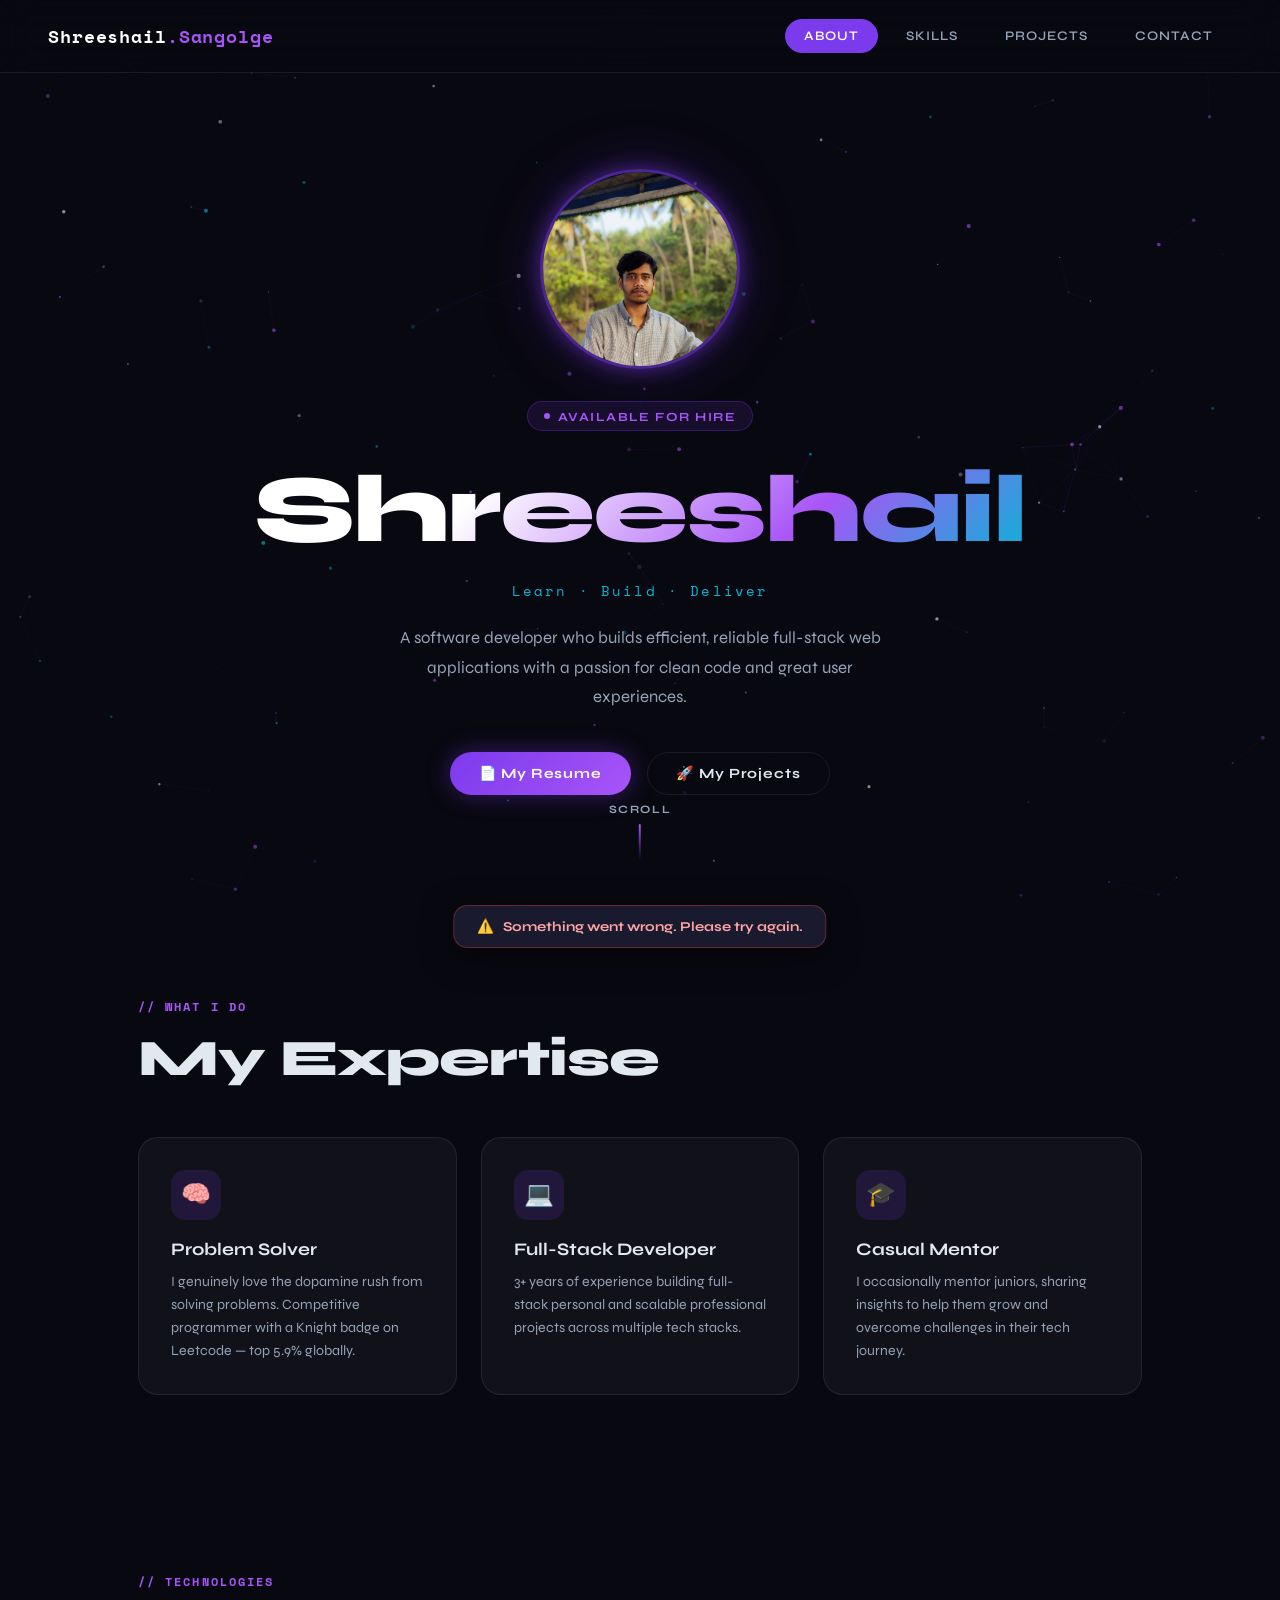
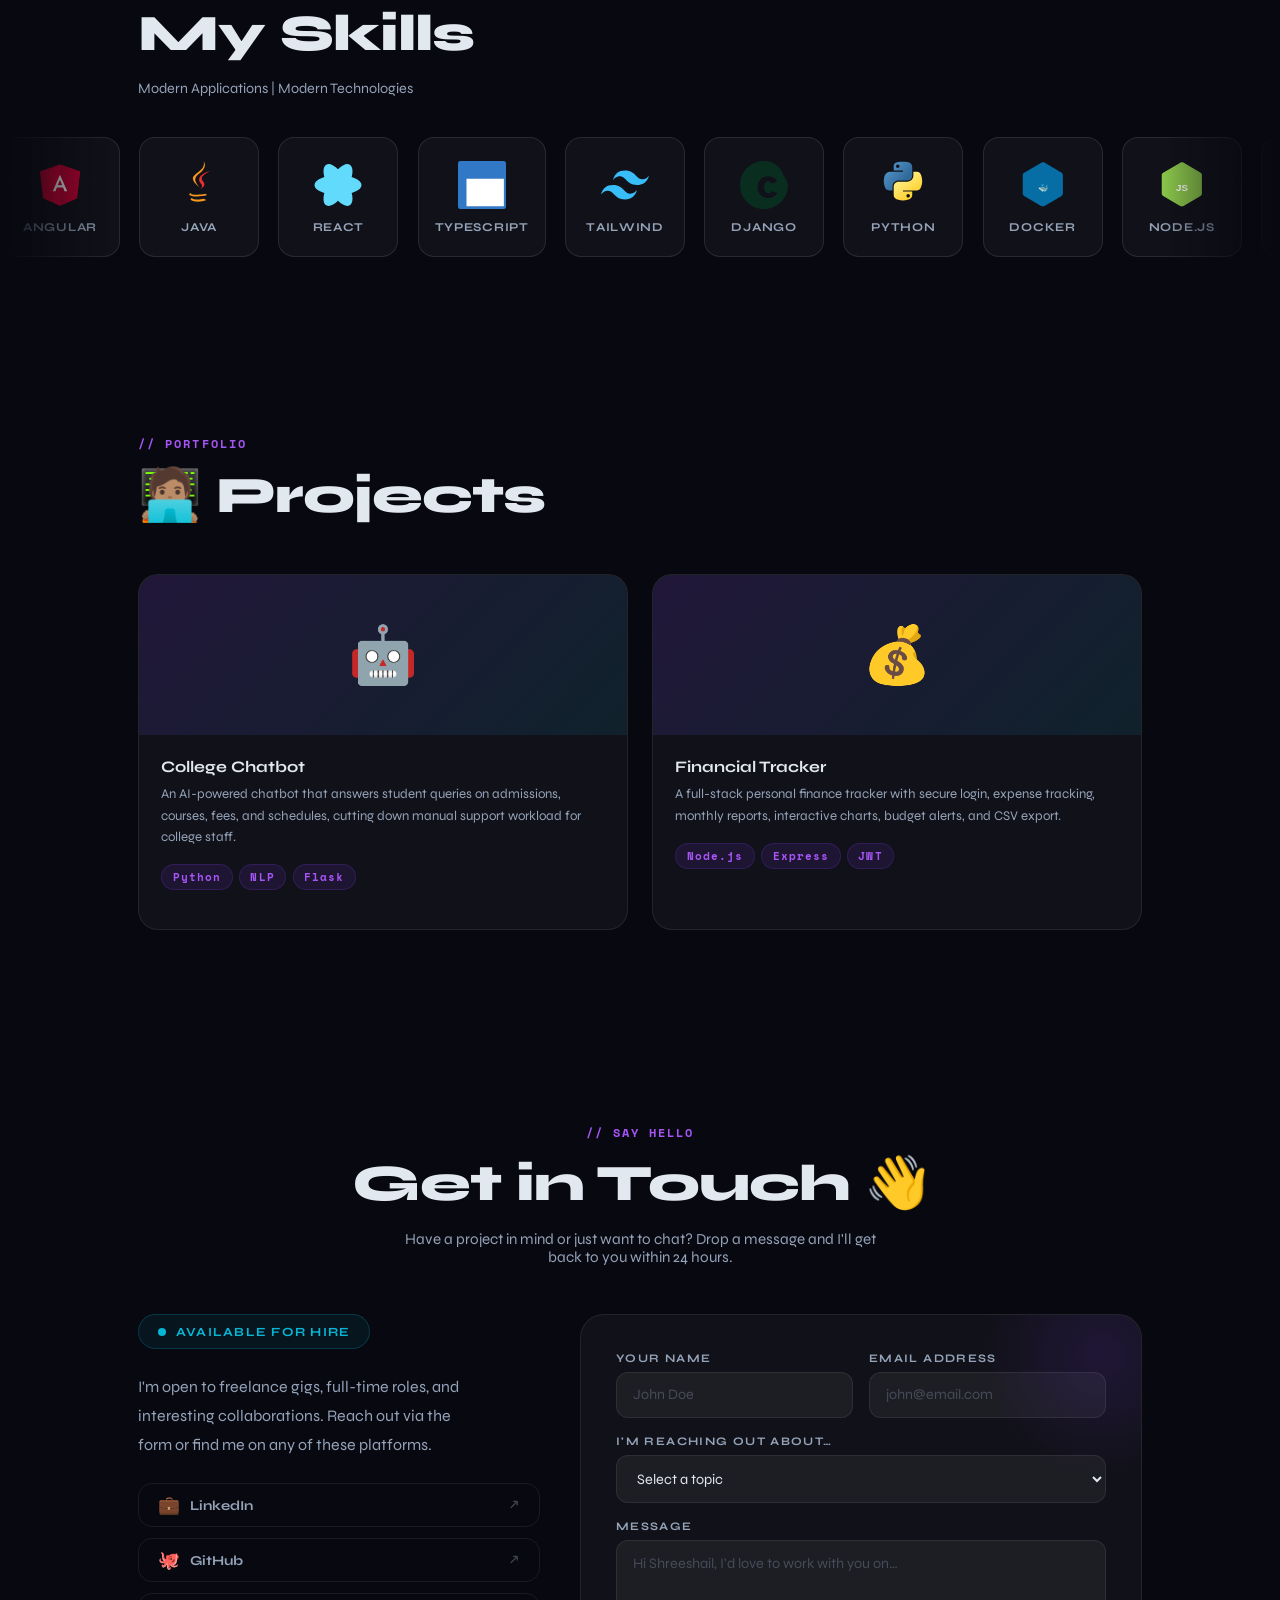
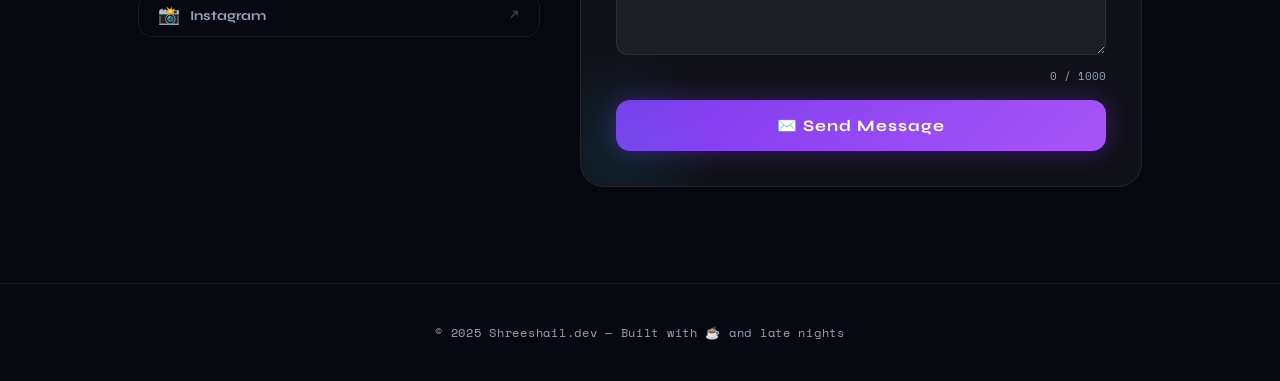
==== index.html @ 0eb6ea8a "add a resume" ====
<!DOCTYPE html>
<html lang="en">
<head>
<meta charset="UTF-8"/>
<meta name="viewport" content="width=device-width, initial-scale=1.0"/>
<title>Shreeshail Sangolge · Portfolio</title>
<link href="https://fonts.googleapis.com/css2?family=Space+Mono:wght@400;700&family=Syne:wght@400;600;700;800&display=swap" rel="stylesheet"/>
<link rel="stylesheet" href="style.css"/>
<script src="app.js" defer></script>
</head>

<body>

<canvas id="particles"></canvas>

<nav>
  <div class="logo">Shreeshail<span>.Sangolge</span></div>
  <div class="nav-links">
    <a href="#about">About</a>
    <a href="#skills">Skills</a>
    <a href="#projects">Projects</a>
    <a href="#contact">Contact</a>
  </div>
</nav>

<!-- HERO -->
<section class="hero" id="about">
  <div class="hero-inner">
    <div class="hero-avatar">
      <img src="photo.jpeg" alt="Shreeshail Sangolge" onerror="this.style.background='linear-gradient(135deg,#7c3aed,#06b6d4)';this.src='';this.alt='SS';"/>
    </div>
    <div class="hero-badge"><span class="dot"></span> Available for hire</div>
    <h1><span class="name-grad">Shreeshail</span></h1>
    <div class="hero-sub">Learn · Build · Deliver</div>
    <p class="hero-desc">A software developer who builds efficient, reliable full-stack web applications with a passion for clean code and great user experiences.</p>
    <div class="hero-btns">
      <a href="resume.pdf" class="btn btn-primary">📄 My Resume</a>
      <a href="#projects" class="btn btn-outline">🚀 My Projects</a>
    </div>
  </div>
  <div class="scroll-hint"><span>Scroll</span><div class="bar"></div></div>
</section>

<!-- WHAT I DO -->
<section id="expertise">
  <div class="section-wrapper">
    <div class="reveal">
      <div class="section-label">// What I do</div>
      <h2 class="section-title">My Expertise</h2>
    </div>
    <div class="cards-grid">
      <div class="card reveal">
        <div class="card-icon">🧠</div>
        <h3>Problem Solver</h3>
        <p>I genuinely love the dopamine rush from solving problems. Competitive programmer with a Knight badge on Leetcode — top 5.9% globally.</p>
      </div>
      <div class="card reveal">
        <div class="card-icon">💻</div>
        <h3>Full-Stack Developer</h3>
        <p>3+ years of experience building full-stack personal and scalable professional projects across multiple tech stacks.</p>
      </div>
      <div class="card reveal">
        <div class="card-icon">🎓</div>
        <h3>Casual Mentor</h3>
        <p>I occasionally mentor juniors, sharing insights to help them grow and overcome challenges in their tech journey.</p>
      </div>
    </div>
  </div>
</section>

<!-- SKILLS -->
<section id="skills" class="skills-section">
  <div class="skills-header-wrap reveal">
    <div class="section-label">// Technologies</div>
    <h2 class="section-title">My Skills</h2>
    <p style="color:var(--muted);font-size:.9rem;">Modern Applications | Modern Technologies</p>
  </div>
  <div class="skills-container">
    <div class="skills-track" id="skillsTrack">
      <div class="skill-card"><div class="skill-icon"><svg viewBox="0 0 128 128"><path fill="#DD0031" d="M63.93 9.01L10.41 27.79l8.24 71.39L63.93 119l45.28-19.82 8.24-71.39L63.93 9.01z"/><path fill="#C3002F" d="M63.93 9.01v109.99l45.28-19.82 8.24-71.39L63.93 9.01z"/><path fill="#fff" d="M63.93 36.67L44.78 80.36h7.17l3.82-9.48h16.43l3.82 9.48h7.17L63.93 36.67zm0 13.5l5.94 14.75H57.99l5.94-14.75z"/></svg></div><span class="skill-name">Angular</span></div>
      <div class="skill-card"><div class="skill-icon"><svg viewBox="0 0 128 128"><path fill="#F8981D" d="M47.617 98.12s-4.767 2.774 3.397 3.71c9.892 1.13 14.947.968 25.845-1.092 0 0 2.871 1.795 6.873 3.351-24.439 10.47-55.308-.607-36.115-5.969zm-2.988-13.665s-5.348 3.959 2.823 4.805c10.567 1.091 18.91 1.18 33.354-1.6 0 0 1.993 2.025 5.132 3.131-29.542 8.64-62.446.68-41.309-6.336z"/><path fill="#EA2D2E" d="M69.802 61.271c6.025 6.935-1.58 13.17-1.58 13.17s15.289-7.891 8.269-17.777c-6.559-9.215-11.587-13.792 15.635-29.58 0 .001-42.731 10.67-22.324 34.187z"/><path fill="#F8981D" d="M76.491 1.587S89.459 14.556 64.188 34.22c-20.266 16.006-4.621 25.13-.007 35.559-11.831-10.673-20.509-20.07-14.688-28.815C58.041 28.42 81.722 22.195 76.491 1.587z"/></svg></div><span class="skill-name">Java</span></div>
      <div class="skill-card"><div class="skill-icon"><svg viewBox="0 0 128 128"><g fill="#61DAFB"><circle cx="64" cy="64" r="11.4"/><path d="M107.3 45.2c-2.2-.8-4.5-1.6-6.9-2.3.6-2.4 1.1-4.8 1.5-7.1 2.1-13.2-.2-22.5-6.6-26.1-1.9-1.1-4-1.6-6.4-1.6-7 0-15.9 5.2-24.9 13.9-9-8.7-17.9-13.9-24.9-13.9-2.4 0-4.5.5-6.4 1.6-6.4 3.7-8.7 13-6.6 26.1.4 2.3.9 4.7 1.5 7.1-2.4.7-4.7 1.4-6.9 2.3C8.2 50 1.4 56.6 1.4 64s6.8 14 19.3 18.8c2.2.8 4.5 1.6 6.9 2.3-.6 2.4-1.1 4.8-1.5 7.1-2.1 13.2.2 22.5 6.6 26.1 1.9 1.1 4 1.6 6.4 1.6 7.1 0 16-5.2 24.9-13.9 9 8.7 17.9 13.9 24.9 13.9 2.4 0 4.5-.5 6.4-1.6 6.4-3.7 8.7-13 6.6-26.1-.4-2.3-.9-4.7-1.5-7.1 2.4-.7 4.7-1.4 6.9-2.3 12.5-4.8 19.3-11.4 19.3-18.8s-6.8-14-19.3-18.8z"/></g></svg></div><span class="skill-name">React</span></div>
      <div class="skill-card"><div class="skill-icon"><svg viewBox="0 0 128 128"><rect width="128" height="128" rx="6" fill="#3178C6"/><path fill="#fff" d="M22.67 47h99.67v73.67H22.67zm78.06 9.52v5.12H84.5v46.23H72.99V61.64H56.72v-5a49.19 49.19 0 01.12-5.17C56.92 51 66.84 51 78.84 51h21.83l.06 5.52z"/></svg></div><span class="skill-name">TypeScript</span></div>
      <div class="skill-card"><div class="skill-icon"><svg viewBox="0 0 128 128"><path d="M64.004 25.602c-17.067 0-27.73 8.53-32 25.597 6.398-8.531 13.867-11.73 22.398-9.597 4.871 1.214 8.352 4.746 12.207 8.66C72.883 56.629 80.145 64 96.004 64c17.066 0 27.73-8.531 32-25.602-6.399 8.536-13.867 11.735-22.399 9.602-4.87-1.215-8.347-4.746-12.207-8.66-6.27-6.367-13.53-13.738-29.394-13.738zM32.004 64c-17.066 0-27.73 8.531-32 25.602C6.402 81.066 13.87 77.867 22.402 80c4.871 1.215 8.352 4.746 12.207 8.66 6.274 6.367 13.536 13.738 29.395 13.738 17.066 0 27.73-8.53 32-25.602-6.399 8.536-13.867 11.735-22.399 9.602-4.87-1.215-8.347-4.746-12.207-8.66C55.128 71.371 47.868 64 32.004 64z" fill="#38BDF8"/></svg></div><span class="skill-name">Tailwind</span></div>
      <div class="skill-card"><div class="skill-icon"><svg viewBox="0 0 128 128"><path fill="#092E20" d="M116.077 38.395C109.422 14.857 88.142.124 64.108.009 28.605-.185 0 28.329 0 63.798c.062 35.429 28.757 64.19 64.187 64.19 29.455 0 54.233-19.927 61.832-47.42a64.06 64.06 0 002.096-16.74 64.05 64.05 0 00-12.038-25.433zm-20.888 51.95c-.741.918-7.592 8.595-19.65 8.595-17.073 0-28.906-13.193-28.906-29.144 0-16.015 11.498-29.397 28.97-29.397 6.976 0 13.14 2.502 17.644 6.558 1.39 1.247 4.138 3.994 5.695 7.59l-14.312 5.509c-.718-1.204-4.137-6.156-9.082-6.156-6.282 0-11.172 5.88-11.172 16.071 0 9.783 4.579 16.151 11.313 16.151 5.609 0 9.035-3.756 9.898-5.969l14.192 5.836a26.1 26.1 0 01-4.59 4.356z"/></svg></div><span class="skill-name">Django</span></div>
      <div class="skill-card"><div class="skill-icon"><svg viewBox="0 0 128 128"><linearGradient id="pyA" x1="70.252" y1="1237.476" x2="170.659" y2="1151.089" gradientTransform="matrix(.563 0 0 -.568 -29.215 707.817)" gradientUnits="userSpaceOnUse"><stop offset="0" stop-color="#5A9FD4"/><stop offset="1" stop-color="#306998"/></linearGradient><linearGradient id="pyB" x1="209.474" y1="1098.811" x2="173.62" y2="1149.537" gradientTransform="matrix(.563 0 0 -.568 -29.215 707.817)" gradientUnits="userSpaceOnUse"><stop offset="0" stop-color="#FFD43B"/><stop offset="1" stop-color="#FFE873"/></linearGradient><path fill="url(#pyA)" d="M63.391 1.988c-4.222.02-8.252.379-11.8 1.007-10.45 1.846-12.346 5.71-12.346 12.837v9.411h24.693v3.137H29.977c-7.176 0-13.46 4.313-15.426 12.521-2.268 9.405-2.368 15.275 0 25.096 1.755 7.311 5.947 12.519 13.124 12.519h8.491V67.234c0-8.151 7.051-15.34 15.426-15.34h24.665c6.866 0 12.346-5.654 12.346-12.548V15.833c0-6.693-5.646-11.72-12.346-12.837-4.244-.706-8.645-1.027-12.876-1.008zM50.037 9.557c2.55 0 4.634 2.117 4.634 4.721 0 2.593-2.083 4.69-4.634 4.69-2.56 0-4.633-2.097-4.633-4.69-.001-2.604 2.073-4.721 4.633-4.721z"/><path fill="url(#pyB)" d="M91.682 28.38v10.966c0 8.5-7.208 15.655-15.426 15.655H51.591c-6.756 0-12.346 5.783-12.346 12.549v23.515c0 6.691 5.818 10.628 12.346 12.547 7.816 2.297 15.312 2.713 24.665 0 6.216-1.801 12.346-5.423 12.346-12.547v-9.412H63.938v-3.138h37.012c7.176 0 9.852-5.005 12.348-12.519 2.578-7.735 2.467-15.174 0-25.096-1.774-7.145-5.161-12.521-12.348-12.521h-9.268zM77.809 87.927c2.561 0 4.634 2.097 4.634 4.692 0 2.602-2.074 4.719-4.634 4.719-2.55 0-4.633-2.117-4.633-4.719 0-2.595 2.083-4.692 4.633-4.692z"/></svg></div><span class="skill-name">Python</span></div>
      <div class="skill-card"><div class="skill-icon"><svg viewBox="0 0 128 128"><g fill="#066DA5"><path d="M112.771 30.334L68.674 4.729c-2.781-1.584-6.402-1.584-9.227 0L14.901 30.334C12.031 31.985 10 34.142 10 36.434V87.58c0 2.55 2.159 5.02 4.901 6.566l44.145 25.605c2.747 1.6 6.354 1.6 9.135 0l44.149-25.605c2.741-1.546 4.669-4.016 4.669-6.566V36.434c0-2.292-1.81-4.449-4.228-6.1z"/></g><text x="64" y="80" font-family="Arial" font-size="22" font-weight="900" text-anchor="middle" fill="#fff">🐳</text></svg></div><span class="skill-name">Docker</span></div>
      <div class="skill-card"><div class="skill-icon"><svg viewBox="0 0 128 128"><path d="M112.771 30.334L68.674 4.729c-2.781-1.584-6.402-1.584-9.227 0L14.901 30.334C12.031 31.985 10 34.142 10 36.434V87.58c0 2.55 2.159 5.02 4.901 6.566l44.145 25.605c2.747 1.6 6.354 1.6 9.135 0l44.149-25.605c2.741-1.546 4.669-4.016 4.669-6.566V36.434c0-2.292-1.81-4.449-4.228-6.1z" fill="#8CC84B"/><text x="64" y="80" font-family="Arial" font-size="26" font-weight="900" text-anchor="middle" fill="#fff">JS</text></svg></div><span class="skill-name">Node.js</span></div>
      <div class="skill-card"><div class="skill-icon"><svg viewBox="0 0 128 128"><path fill="#439934" d="M109.481 10.691C97.845-1.052 81.799-3.028 66.16 2.024l.013.014C53.184 6.377 41.38 15.336 32.308 28.155c-7.264 10.261-12.194 22.289-14.245 34.744C15.771 78.5 17.555 93.17 24.248 104.36c8.148 13.548 21.699 20.83 36.394 20.83 5.073 0 10.229-.86 15.295-2.657 10.073-3.561 18.805-10.499 25.263-20.048 11.529-16.866 16.1-38.884 12.056-58.979-1.786-8.86-5.245-16.82-9.775-22.815z"/></svg></div><span class="skill-name">MongoDB</span></div>
      <div class="skill-card"><div class="skill-icon"><svg viewBox="0 0 128 128"><path fill="#E44D26" d="M19.037 113.876L9.032 1.661h109.936l-10.016 112.198-45.019 12.48z"/><path fill="#F16529" d="M64 117.02l36.378-10.086 8.559-95.878H64z"/><path fill="#EBEBEB" d="M64 52.455H45.788L44.53 38.361H64V24.599H29.489l.33 3.692 3.382 37.927H64zm0 35.198l-.061.017-15.327-4.14-.979-10.975H33.816l1.928 21.609 28.193 7.826.063-.017z"/><path fill="#fff" d="M63.952 52.455v13.763h16.947l-1.597 17.849-15.35 4.143v14.319l28.215-7.82.207-2.325 3.234-36.233.336-3.696h-3.708zm0-27.856v13.762h33.244l.277-3.092.628-6.978.329-3.692z"/></svg></div><span class="skill-name">HTML</span></div>
      <div class="skill-card"><div class="skill-icon"><svg viewBox="0 0 128 128"><path fill="#1572B6" d="M18.814 114.123L8.76 1.352h110.48l-10.064 112.754-45.243 12.543-45.119-12.526z"/><path fill="#33A9DC" d="M64.001 117.062l36.559-10.136 8.601-96.354H64.001v106.49z"/><path fill="#fff" d="M64.001 51.429h18.302l1.264-14.163H64.001V23.435h34.682l-.332 3.711-3.4 38.114h-30.95V51.429z"/><path fill="#EBEBEB" d="M64.083 87.349l-.061.018-15.404-4.159-.985-11.031H33.752l1.937 21.717 28.331 7.863.063-.018v-14.39z"/><path fill="#fff" d="M81.127 64.675l-1.666 18.522-15.426 4.164v14.39l28.354-7.853.208-2.337 2.406-26.886H81.127z"/></svg></div><span class="skill-name">CSS</span></div>
      <div class="skill-card"><div class="skill-icon"><svg viewBox="0 0 128 128"><path fill="#F7DF1E" d="M1.408 1.408h125.184v125.185H1.408z"/><path d="M116.347 96.736c-.917-5.711-4.641-10.508-15.672-14.981-3.832-1.761-8.104-3.022-9.377-5.926-.452-1.69-.512-2.642-.226-3.665.821-3.32 4.784-4.355 7.925-3.403 2.023.678 3.938 2.237 5.093 4.724 5.402-3.498 9.163-5.879 9.163-5.879-1.381-2.141-2.118-3.129-3.022-4.045-3.249-3.629-7.676-5.498-14.756-5.355l-3.688.477c-3.534.893-6.902 2.748-8.877 5.235-5.926 6.724-4.236 18.492 2.975 23.335 7.104 5.332 17.54 6.545 18.873 11.531 1.297 6.104-4.486 8.08-10.234 7.378-4.236-.881-6.592-3.034-9.139-6.949-4.688 2.713-9.508 5.485-9.508 5.485 1.143 2.499 2.344 3.63 4.26 5.795 9.068 9.198 31.76 8.746 35.83-5.176.165-.478 1.261-3.666.38-8.581zM69.462 58.943H57.753l-.048 30.272c0 6.438.333 12.34-.714 14.149-1.713 3.558-6.152 3.117-8.175 2.427-2.059-1.012-3.106-2.451-4.319-4.485-.333-.584-.583-1.036-.667-1.071l-9.52 5.83c1.583 3.249 3.915 6.069 6.902 7.901 4.462 2.678 10.459 3.499 16.731 2.059 4.082-1.189 7.604-3.652 9.448-7.401 2.666-4.915 2.094-10.864 2.07-17.444.06-10.735.001-21.468.001-32.237z"/></svg></div><span class="skill-name">JavaScript</span></div>
      <div class="skill-card"><div class="skill-icon"><svg viewBox="0 0 128 128"><path fill="#F05032" d="M124.742 58.378L69.625 3.264c-3.172-3.174-8.32-3.174-11.497 0L46.685 14.71l14.518 14.518c3.375-1.139 7.243-.375 9.932 2.314 2.703 2.706 3.461 6.607 2.294 9.993l13.992 13.993c3.385-1.167 7.292-.413 9.994 2.295 3.78 3.777 3.78 9.9 0 13.679a9.673 9.673 0 01-13.683 0 9.677 9.677 0 01-2.105-10.521L68.001 47.934v24.375a9.677 9.677 0 012.56 1.799c3.778 3.777 3.778 9.9 0 13.679-3.779 3.778-9.904 3.778-13.679 0-3.778-3.779-3.778-9.902 0-13.679a9.716 9.716 0 013.168-2.099V47.412a9.716 9.716 0 01-3.168-2.099c-2.726-2.723-3.469-6.673-2.231-10.086L40.784 21.218 3.256 48.74c-3.172 3.172-3.172 8.32 0 11.497l55.126 55.114c3.173 3.174 8.32 3.174 11.499 0l54.861-54.861c3.175-3.176 3.175-8.323 0-11.112z" opacity=".8"/></svg></div><span class="skill-name">Git</span></div>
      <div class="skill-card"><div class="skill-icon"><svg viewBox="0 0 128 128"><path fill="#6DB33F" d="M116.452 6.643c-16.244-7.056-33.898-3.02-45.88 9.568L55.4 32.653c-5.4 5.6-7.3 12.8-6 20l-14.9 15.5c-5.4 5.6-7.3 12.8-6 20L14.1 105c-3.5 3.6-3.4 9.4.2 12.9 3.6 3.5 9.4 3.4 12.9-.2l14.4-14.9c6.8 1.5 14.2-.3 19.6-5.8l15.5-16.1c7 1.2 14.4-.7 19.9-6.2l15.2-15.8c12.6-13 16.1-31.6 8.9-47.2l-4.2-5z"/></svg></div><span class="skill-name">Spring Boot</span></div>
      <div class="skill-card"><div class="skill-icon"><svg viewBox="0 0 128 128"><path fill="#092E20" d="M116.077 38.395C109.422 14.857 88.142.124 64.108.009 28.605-.185 0 28.329 0 63.798c.062 35.429 28.757 64.19 64.187 64.19 29.455 0 54.233-19.927 61.832-47.42a64.06 64.06 0 002.096-16.74 64.05 64.05 0 00-12.038-25.433z"/><text x="64" y="80" font-family="Arial" font-size="20" font-weight="900" text-anchor="middle" fill="#fff">FastAPI</text></svg></div><span class="skill-name">FastAPI</span></div>
      <!-- DUPLICATE for infinite loop -->
      <div class="skill-card"><div class="skill-icon"><svg viewBox="0 0 128 128"><path fill="#DD0031" d="M63.93 9.01L10.41 27.79l8.24 71.39L63.93 119l45.28-19.82 8.24-71.39L63.93 9.01z"/><path fill="#C3002F" d="M63.93 9.01v109.99l45.28-19.82 8.24-71.39L63.93 9.01z"/><path fill="#fff" d="M63.93 36.67L44.78 80.36h7.17l3.82-9.48h16.43l3.82 9.48h7.17L63.93 36.67zm0 13.5l5.94 14.75H57.99l5.94-14.75z"/></svg></div><span class="skill-name">Angular</span></div>
      <div class="skill-card"><div class="skill-icon"><svg viewBox="0 0 128 128"><path fill="#F8981D" d="M47.617 98.12s-4.767 2.774 3.397 3.71c9.892 1.13 14.947.968 25.845-1.092 0 0 2.871 1.795 6.873 3.351-24.439 10.47-55.308-.607-36.115-5.969zm-2.988-13.665s-5.348 3.959 2.823 4.805c10.567 1.091 18.91 1.18 33.354-1.6 0 0 1.993 2.025 5.132 3.131-29.542 8.64-62.446.68-41.309-6.336z"/><path fill="#EA2D2E" d="M69.802 61.271c6.025 6.935-1.58 13.17-1.58 13.17s15.289-7.891 8.269-17.777c-6.559-9.215-11.587-13.792 15.635-29.58 0 .001-42.731 10.67-22.324 34.187z"/><path fill="#F8981D" d="M76.491 1.587S89.459 14.556 64.188 34.22c-20.266 16.006-4.621 25.13-.007 35.559-11.831-10.673-20.509-20.07-14.688-28.815C58.041 28.42 81.722 22.195 76.491 1.587z"/></svg></div><span class="skill-name">Java</span></div>
      <div class="skill-card"><div class="skill-icon"><svg viewBox="0 0 128 128"><g fill="#61DAFB"><circle cx="64" cy="64" r="11.4"/><path d="M107.3 45.2c-2.2-.8-4.5-1.6-6.9-2.3.6-2.4 1.1-4.8 1.5-7.1 2.1-13.2-.2-22.5-6.6-26.1-1.9-1.1-4-1.6-6.4-1.6-7 0-15.9 5.2-24.9 13.9-9-8.7-17.9-13.9-24.9-13.9-2.4 0-4.5.5-6.4 1.6-6.4 3.7-8.7 13-6.6 26.1.4 2.3.9 4.7 1.5 7.1-2.4.7-4.7 1.4-6.9 2.3C8.2 50 1.4 56.6 1.4 64s6.8 14 19.3 18.8c2.2.8 4.5 1.6 6.9 2.3-.6 2.4-1.1 4.8-1.5 7.1-2.1 13.2.2 22.5 6.6 26.1 1.9 1.1 4 1.6 6.4 1.6 7.1 0 16-5.2 24.9-13.9 9 8.7 17.9 13.9 24.9 13.9 2.4 0 4.5-.5 6.4-1.6 6.4-3.7 8.7-13 6.6-26.1-.4-2.3-.9-4.7-1.5-7.1 2.4-.7 4.7-1.4 6.9-2.3 12.5-4.8 19.3-11.4 19.3-18.8s-6.8-14-19.3-18.8z"/></g></svg></div><span class="skill-name">React</span></div>
      <div class="skill-card"><div class="skill-icon"><svg viewBox="0 0 128 128"><rect width="128" height="128" rx="6" fill="#3178C6"/><path fill="#fff" d="M22.67 47h99.67v73.67H22.67zm78.06 9.52v5.12H84.5v46.23H72.99V61.64H56.72v-5a49.19 49.19 0 01.12-5.17C56.92 51 66.84 51 78.84 51h21.83l.06 5.52z"/></svg></div><span class="skill-name">TypeScript</span></div>
      <div class="skill-card"><div class="skill-icon"><svg viewBox="0 0 128 128"><path d="M64.004 25.602c-17.067 0-27.73 8.53-32 25.597 6.398-8.531 13.867-11.73 22.398-9.597 4.871 1.214 8.352 4.746 12.207 8.66C72.883 56.629 80.145 64 96.004 64c17.066 0 27.73-8.531 32-25.602-6.399 8.536-13.867 11.735-22.399 9.602-4.87-1.215-8.347-4.746-12.207-8.66-6.27-6.367-13.53-13.738-29.394-13.738zM32.004 64c-17.066 0-27.73 8.531-32 25.602C6.402 81.066 13.87 77.867 22.402 80c4.871 1.215 8.352 4.746 12.207 8.66 6.274 6.367 13.536 13.738 29.395 13.738 17.066 0 27.73-8.53 32-25.602-6.399 8.536-13.867 11.735-22.399 9.602-4.87-1.215-8.347-4.746-12.207-8.66C55.128 71.371 47.868 64 32.004 64z" fill="#38BDF8"/></svg></div><span class="skill-name">Tailwind</span></div>
      <div class="skill-card"><div class="skill-icon"><svg viewBox="0 0 128 128"><path fill="#092E20" d="M116.077 38.395C109.422 14.857 88.142.124 64.108.009 28.605-.185 0 28.329 0 63.798c.062 35.429 28.757 64.19 64.187 64.19 29.455 0 54.233-19.927 61.832-47.42a64.06 64.06 0 002.096-16.74 64.05 64.05 0 00-12.038-25.433z"/><text x="64" y="80" font-family="Arial" font-size="18" font-weight="900" text-anchor="middle" fill="#6DB33F">Django</text></svg></div><span class="skill-name">Django</span></div>
      <div class="skill-card"><div class="skill-icon"><svg viewBox="0 0 128 128"><linearGradient id="pyC" x1="70.252" y1="1237.476" x2="170.659" y2="1151.089" gradientTransform="matrix(.563 0 0 -.568 -29.215 707.817)" gradientUnits="userSpaceOnUse"><stop offset="0" stop-color="#5A9FD4"/><stop offset="1" stop-color="#306998"/></linearGradient><linearGradient id="pyD" x1="209.474" y1="1098.811" x2="173.62" y2="1149.537" gradientTransform="matrix(.563 0 0 -.568 -29.215 707.817)" gradientUnits="userSpaceOnUse"><stop offset="0" stop-color="#FFD43B"/><stop offset="1" stop-color="#FFE873"/></linearGradient><path fill="url(#pyC)" d="M63.391 1.988c-4.222.02-8.252.379-11.8 1.007-10.45 1.846-12.346 5.71-12.346 12.837v9.411h24.693v3.137H29.977c-7.176 0-13.46 4.313-15.426 12.521-2.268 9.405-2.368 15.275 0 25.096 1.755 7.311 5.947 12.519 13.124 12.519h8.491V67.234c0-8.151 7.051-15.34 15.426-15.34h24.665c6.866 0 12.346-5.654 12.346-12.548V15.833c0-6.693-5.646-11.72-12.346-12.837-4.244-.706-8.645-1.027-12.876-1.008zM50.037 9.557c2.55 0 4.634 2.117 4.634 4.721 0 2.593-2.083 4.69-4.634 4.69-2.56 0-4.633-2.097-4.633-4.69-.001-2.604 2.073-4.721 4.633-4.721z"/><path fill="url(#pyD)" d="M91.682 28.38v10.966c0 8.5-7.208 15.655-15.426 15.655H51.591c-6.756 0-12.346 5.783-12.346 12.549v23.515c0 6.691 5.818 10.628 12.346 12.547 7.816 2.297 15.312 2.713 24.665 0 6.216-1.801 12.346-5.423 12.346-12.547v-9.412H63.938v-3.138h37.012c7.176 0 9.852-5.005 12.348-12.519 2.578-7.735 2.467-15.174 0-25.096-1.774-7.145-5.161-12.521-12.348-12.521h-9.268zM77.809 87.927c2.561 0 4.634 2.097 4.634 4.692 0 2.602-2.074 4.719-4.634 4.719-2.55 0-4.633-2.117-4.633-4.719 0-2.595 2.083-4.692 4.633-4.692z"/></svg></div><span class="skill-name">Python</span></div>
      <div class="skill-card"><div class="skill-icon"><svg viewBox="0 0 128 128"><g fill="#066DA5"><path d="M112.771 30.334L68.674 4.729c-2.781-1.584-6.402-1.584-9.227 0L14.901 30.334C12.031 31.985 10 34.142 10 36.434V87.58c0 2.55 2.159 5.02 4.901 6.566l44.145 25.605c2.747 1.6 6.354 1.6 9.135 0l44.149-25.605c2.741-1.546 4.669-4.016 4.669-6.566V36.434c0-2.292-1.81-4.449-4.228-6.1z"/></g><text x="64" y="80" font-family="Arial" font-size="22" font-weight="900" text-anchor="middle" fill="#fff">🐳</text></svg></div><span class="skill-name">Docker</span></div>
      <div class="skill-card"><div class="skill-icon"><svg viewBox="0 0 128 128"><path d="M112.771 30.334L68.674 4.729c-2.781-1.584-6.402-1.584-9.227 0L14.901 30.334C12.031 31.985 10 34.142 10 36.434V87.58c0 2.55 2.159 5.02 4.901 6.566l44.145 25.605c2.747 1.6 6.354 1.6 9.135 0l44.149-25.605c2.741-1.546 4.669-4.016 4.669-6.566V36.434c0-2.292-1.81-4.449-4.228-6.1z" fill="#8CC84B"/><text x="64" y="80" font-family="Arial" font-size="26" font-weight="900" text-anchor="middle" fill="#fff">JS</text></svg></div><span class="skill-name">Node.js</span></div>
      <div class="skill-card"><div class="skill-icon"><svg viewBox="0 0 128 128"><path fill="#439934" d="M109.481 10.691C97.845-1.052 81.799-3.028 66.16 2.024l.013.014C53.184 6.377 41.38 15.336 32.308 28.155c-7.264 10.261-12.194 22.289-14.245 34.744C15.771 78.5 17.555 93.17 24.248 104.36c8.148 13.548 21.699 20.83 36.394 20.83 5.073 0 10.229-.86 15.295-2.657 10.073-3.561 18.805-10.499 25.263-20.048 11.529-16.866 16.1-38.884 12.056-58.979-1.786-8.86-5.245-16.82-9.775-22.815z"/></svg></div><span class="skill-name">MongoDB</span></div>
      <div class="skill-card"><div class="skill-icon"><svg viewBox="0 0 128 128"><path fill="#E44D26" d="M19.037 113.876L9.032 1.661h109.936l-10.016 112.198-45.019 12.48z"/><path fill="#F16529" d="M64 117.02l36.378-10.086 8.559-95.878H64z"/><path fill="#EBEBEB" d="M64 52.455H45.788L44.53 38.361H64V24.599H29.489l.33 3.692 3.382 37.927H64zm0 35.198l-.061.017-15.327-4.14-.979-10.975H33.816l1.928 21.609 28.193 7.826.063-.017z"/><path fill="#fff" d="M63.952 52.455v13.763h16.947l-1.597 17.849-15.35 4.143v14.319l28.215-7.82.207-2.325 3.234-36.233.336-3.696h-3.708zm0-27.856v13.762h33.244l.277-3.092.628-6.978.329-3.692z"/></svg></div><span class="skill-name">HTML</span></div>
      <div class="skill-card"><div class="skill-icon"><svg viewBox="0 0 128 128"><path fill="#1572B6" d="M18.814 114.123L8.76 1.352h110.48l-10.064 112.754-45.243 12.543-45.119-12.526z"/><path fill="#33A9DC" d="M64.001 117.062l36.559-10.136 8.601-96.354H64.001v106.49z"/><path fill="#fff" d="M64.001 51.429h18.302l1.264-14.163H64.001V23.435h34.682l-.332 3.711-3.4 38.114h-30.95V51.429z"/><path fill="#EBEBEB" d="M64.083 87.349l-.061.018-15.404-4.159-.985-11.031H33.752l1.937 21.717 28.331 7.863.063-.018v-14.39z"/><path fill="#fff" d="M81.127 64.675l-1.666 18.522-15.426 4.164v14.39l28.354-7.853.208-2.337 2.406-26.886H81.127z"/></svg></div><span class="skill-name">CSS</span></div>
      <div class="skill-card"><div class="skill-icon"><svg viewBox="0 0 128 128"><path fill="#F7DF1E" d="M1.408 1.408h125.184v125.185H1.408z"/><path d="M116.347 96.736c-.917-5.711-4.641-10.508-15.672-14.981-3.832-1.761-8.104-3.022-9.377-5.926-.452-1.69-.512-2.642-.226-3.665.821-3.32 4.784-4.355 7.925-3.403 2.023.678 3.938 2.237 5.093 4.724 5.402-3.498 9.163-5.879 9.163-5.879-1.381-2.141-2.118-3.129-3.022-4.045-3.249-3.629-7.676-5.498-14.756-5.355l-3.688.477c-3.534.893-6.902 2.748-8.877 5.235-5.926 6.724-4.236 18.492 2.975 23.335 7.104 5.332 17.54 6.545 18.873 11.531 1.297 6.104-4.486 8.08-10.234 7.378-4.236-.881-6.592-3.034-9.139-6.949-4.688 2.713-9.508 5.485-9.508 5.485 1.143 2.499 2.344 3.63 4.26 5.795 9.068 9.198 31.76 8.746 35.83-5.176.165-.478 1.261-3.666.38-8.581zM69.462 58.943H57.753l-.048 30.272c0 6.438.333 12.34-.714 14.149-1.713 3.558-6.152 3.117-8.175 2.427-2.059-1.012-3.106-2.451-4.319-4.485-.333-.584-.583-1.036-.667-1.071l-9.52 5.83c1.583 3.249 3.915 6.069 6.902 7.901 4.462 2.678 10.459 3.499 16.731 2.059 4.082-1.189 7.604-3.652 9.448-7.401 2.666-4.915 2.094-10.864 2.07-17.444.06-10.735.001-21.468.001-32.237z"/></svg></div><span class="skill-name">JavaScript</span></div>
      <div class="skill-card"><div class="skill-icon"><svg viewBox="0 0 128 128"><path fill="#F05032" d="M124.742 58.378L69.625 3.264c-3.172-3.174-8.32-3.174-11.497 0L46.685 14.71l14.518 14.518c3.375-1.139 7.243-.375 9.932 2.314 2.703 2.706 3.461 6.607 2.294 9.993l13.992 13.993c3.385-1.167 7.292-.413 9.994 2.295 3.78 3.777 3.78 9.9 0 13.679a9.673 9.673 0 01-13.683 0 9.677 9.677 0 01-2.105-10.521L68.001 47.934v24.375a9.677 9.677 0 012.56 1.799c3.778 3.777 3.778 9.9 0 13.679-3.779 3.778-9.904 3.778-13.679 0-3.778-3.779-3.778-9.902 0-13.679a9.716 9.716 0 013.168-2.099V47.412a9.716 9.716 0 01-3.168-2.099c-2.726-2.723-3.469-6.673-2.231-10.086L40.784 21.218 3.256 48.74c-3.172 3.172-3.172 8.32 0 11.497l55.126 55.114c3.173 3.174 8.32 3.174 11.499 0l54.861-54.861c3.175-3.176 3.175-8.323 0-11.112z" opacity=".8"/></svg></div><span class="skill-name">Git</span></div>
      <div class="skill-card"><div class="skill-icon"><svg viewBox="0 0 128 128"><path fill="#6DB33F" d="M116.452 6.643c-16.244-7.056-33.898-3.02-45.88 9.568L55.4 32.653c-5.4 5.6-7.3 12.8-6 20l-14.9 15.5c-5.4 5.6-7.3 12.8-6 20L14.1 105c-3.5 3.6-3.4 9.4.2 12.9 3.6 3.5 9.4 3.4 12.9-.2l14.4-14.9c6.8 1.5 14.2-.3 19.6-5.8l15.5-16.1c7 1.2 14.4-.7 19.9-6.2l15.2-15.8c12.6-13 16.1-31.6 8.9-47.2l-4.2-5z"/></svg></div><span class="skill-name">Spring Boot</span></div>
      <div class="skill-card"><div class="skill-icon"><svg viewBox="0 0 128 128"><path fill="#092E20" d="M116.077 38.395C109.422 14.857 88.142.124 64.108.009 28.605-.185 0 28.329 0 63.798c.062 35.429 28.757 64.19 64.187 64.19 29.455 0 54.233-19.927 61.832-47.42a64.06 64.06 0 002.096-16.74 64.05 64.05 0 00-12.038-25.433z"/><text x="64" y="80" font-family="Arial" font-size="20" font-weight="900" text-anchor="middle" fill="#fff">FastAPI</text></svg></div><span class="skill-name">FastAPI</span></div>
    </div>
  </div>
</section>

<!-- PROJECTS -->
<section id="projects">
  <div class="section-wrapper">
    <div class="reveal">
      <div class="section-label">// Portfolio</div>
      <h2 class="section-title">🧑🏽‍💻 Projects</h2>
    </div>
    <div class="proj-grid">
      <div class="proj-card reveal" onclick="openModal('collegechatbot')">
        <div class="proj-thumb">🤖
          <div class="proj-overlay">
            <a href="https://github.com/shreeshail66/college_chatbot" class="code" target="_blank" onclick="event.stopPropagation()">💻 Code</a>
          </div>
        </div>
        <div class="proj-body">
          <h3>College Chatbot</h3>
          <p>An AI-powered chatbot that answers student queries on admissions, courses, fees, and schedules, cutting down manual support workload for college staff.</p>
          <div class="proj-tags"><span class="tag">Python</span><span class="tag">NLP</span><span class="tag">Flask</span></div>
        </div>
      </div>
      <div class="proj-card reveal" onclick="openModal('financialtracker')">
        <div class="proj-thumb">💰
          <div class="proj-overlay">
            <a href="https://github.com/shreeshail66/finance-tracker" class="code" target="_blank" onclick="event.stopPropagation()">💻 Code</a>
          </div>
        </div>
        <div class="proj-body">
          <h3>Financial Tracker</h3>
          <p>A full-stack personal finance tracker with secure login, expense tracking, monthly reports, interactive charts, budget alerts, and CSV export.</p>
          <div class="proj-tags"><span class="tag">Node.js</span><span class="tag">Express</span><span class="tag">JWT</span></div>
        </div>
      </div>
    </div>
  </div>
</section>

<!-- PROJECT MODAL -->
<div class="modal-overlay" id="modal-overlay" onclick="closeModal(event)">
  <div class="modal" id="modal-box">
    <button class="modal-close" onclick="closeModal(null,true)">✕</button>
    <div class="modal-emoji" id="modal-emoji">🛍️</div>
    <h3 id="modal-title">Project</h3>
    <p id="modal-desc">Description here.</p>
    <div class="modal-tags" id="modal-tags"></div>
    <div class="modal-links" id="modal-links"></div>
  </div>
</div>

<!-- ═══════════════════════════════════════
     CONTACT — INTEGRATED
═══════════════════════════════════════ -->
<section id="contact">
  <div class="section-wrapper">

    <div style="text-align:center;" class="reveal">
      <div class="section-label">// Say hello</div>
      <h2 class="section-title">Get in Touch 👋</h2>
      <p style="color:var(--muted);font-size:.95rem;max-width:480px;margin:0 auto;">Have a project in mind or just want to chat? Drop a message and I'll get back to you within 24 hours.</p>
    </div>

    <div class="contact-layout">

      <!-- LEFT -->
      <div class="contact-left reveal">
        <div class="avail-pill">
          <span class="pulse-dot"></span> Available for hire
        </div>
        <p class="contact-blurb">I'm open to freelance gigs, full-time roles, and interesting collaborations. Reach out via the form or find me on any of these platforms.</p>
        <div class="social-grid">
          <a href="https://www.linkedin.com/in/shreeshail-sangolge/" target="_blank" class="s-pill">
            <span class="s-icon">💼</span><span class="s-label">LinkedIn</span><span class="s-arrow">↗</span>
          </a>
          <a href="https://github.com/shreeshail66?tab=repositories" target="_blank" class="s-pill">
            <span class="s-icon">🐙</span><span class="s-label">GitHub</span><span class="s-arrow">↗</span>
          </a>
          <a href="https://www.instagram.com/shreeshail_sangolge?utm_source=qr&igsh=MTRicG1yMnZjNm1jeQ%3D%3D" class="s-pill">
            <span class="s-icon">📸</span><span class="s-label">Instagram</span><span class="s-arrow">↗</span>
          </a>

        </div>
      </div>

      <!-- RIGHT: FORM -->
      <div class="form-card reveal" id="form-card">

        <div class="confetti-wrap" id="confetti-wrap"></div>

        <form id="contact-form">
          <input type="hidden" name="access_key" value="5e86c92c-36e7-42fd-9de4-898af4f25433"/>
          <input type="hidden" name="subject" value="New Portfolio Contact"/>
          <input type="checkbox" name="botcheck" style="display:none"/>

          <div class="fields-row">
            <div class="field">
              <label for="inp-name">Your Name</label>
              <input type="text" id="inp-name" name="name" placeholder="John Doe" required/>
            </div>
            <div class="field">
              <label for="inp-email">Email Address</label>
              <input type="email" id="inp-email" name="email" placeholder="john@email.com" required/>
            </div>
          </div>

          <div class="field">
            <label for="inp-subject">I'm reaching out about…</label>
            <select id="inp-subject" name="topic">
              <option value="">Select a topic</option>
              <option value="Freelance Project">💼 Freelance / Project</option>
              <option value="Full-time Opportunity">🚀 Full-time Opportunity</option>
              <option value="Collaboration">🤝 Collaboration</option>
              <option value="Mentorship">🎓 Mentorship</option>
              <option value="Just saying hi!">👋 Just saying hi!</option>
              <option value="Other">💬 Other</option>
            </select>
          </div>

          <div class="field">
            <label for="inp-msg">Message</label>
            <textarea id="inp-msg" name="message" rows="5" placeholder="Hi Shreeshail, I'd love to work with you on…" required maxlength="1000"></textarea>
            <div class="char-count"><span id="char-count">0</span> / 1000</div>
          </div>

          <button type="submit" class="btn-submit" id="btn-submit">
            <div class="spinner" id="spinner"></div>
            <span id="btn-text">✉️ Send Message</span>
          </button>
        </form>

        <!-- SUCCESS OVERLAY -->
        <div class="success-overlay" id="success-overlay">
          <div class="check-circle">
            <svg class="check-svg" viewBox="0 0 52 52">
              <path class="check-path" d="M14 27 L22 35 L38 17"/>
            </svg>
          </div>
          <div class="success-title">Message Sent! 🎉</div>
          <p class="success-msg">
            Thank you, <strong id="success-name">friend</strong>! Your message was delivered successfully. I'll get back to you within <strong>24 hours</strong>.
          </p>
          <div class="success-badge">
            <span class="bd"></span> Delivered via Web3Forms
          </div>
          <button class="btn-reset" id="btn-reset">↩ Send another message</button>
        </div>

      </div>
    </div>

  </div>
</section>

<footer>© 2025 Shreeshail.dev — Built with ☕ and late nights</footer>

<!-- Error Toast -->
<div class="toast" id="toast">
  <span>⚠️</span>
  <span id="toast-msg">Something went wrong. Please try again.</span>
</div>
</body>
---- style.css ----
:root {
    --bg: #080810;
    --bg2: #0e0e1a;
    --accent: #7c3aed;
    --accent2: #a855f7;
    --accent3: #06b6d4;
    --text: #e2e8f0;
    --muted: #94a3b8;
    --card: rgba(255,255,255,0.04);
    --border: rgba(255,255,255,0.08);
    --glow: rgba(124,58,237,0.25);
  }
  *{margin:0;padding:0;box-sizing:border-box;}
  html{scroll-behavior:smooth;}
  body{font-family:'Syne',sans-serif;background:var(--bg);color:var(--text);overflow-x:hidden;}

  /* PARTICLES */
  #particles{position:fixed;top:0;left:0;width:100%;height:100%;z-index:0;pointer-events:none;}

  /* NAV */
  nav{position:fixed;top:0;left:0;right:0;z-index:100;padding:1.2rem 3rem;display:flex;align-items:center;justify-content:space-between;background:rgba(8,8,16,0.75);backdrop-filter:blur(18px);border-bottom:1px solid var(--border);}
  .logo{font-family:'Space Mono',monospace;font-size:1.1rem;font-weight:700;color:#fff;letter-spacing:.05em;}
  .logo span{color:var(--accent2);}
  .nav-links{display:flex;gap:.6rem;align-items:center;}
  .nav-links a{font-size:.82rem;font-weight:600;letter-spacing:.08em;text-transform:uppercase;color:var(--muted);text-decoration:none;padding:.5rem 1.1rem;border-radius:999px;border:1px solid transparent;transition:all .25s;}
  .nav-links a:hover{color:#fff;border-color:var(--border);background:rgba(255,255,255,.05);}
  .nav-links a.active{color:#fff;background:var(--accent);border-color:var(--accent);}

  section{position:relative;z-index:1;}

  /* HERO */
  .hero{min-height:100vh;display:flex;align-items:center;justify-content:center;padding:8rem 3rem 4rem;text-align:center;}
  .hero-avatar{display:flex;justify-content:center;margin-bottom:2rem;}
  .hero-avatar img{width:200px;height:200px;border-radius:50%;object-fit:cover;border:3px solid rgba(124,58,237,.6);box-shadow:0 0 20px rgba(124,58,237,.5),0 0 60px rgba(124,58,237,.25);transition:.4s;}
  .hero-avatar img:hover{transform:scale(1.08);box-shadow:0 0 30px rgba(168,85,247,.7),0 0 80px rgba(168,85,247,.4);}
  .hero-inner{max-width:780px;}
  .hero-badge{display:inline-flex;align-items:center;gap:.5rem;background:rgba(124,58,237,.12);border:1px solid rgba(124,58,237,.3);border-radius:999px;padding:.4rem 1rem;font-size:.78rem;font-weight:700;letter-spacing:.12em;text-transform:uppercase;color:var(--accent2);margin-bottom:1.8rem;}
  .hero-badge .dot{width:6px;height:6px;border-radius:50%;background:var(--accent2);animation:pulse 2s infinite;}
  @keyframes pulse{0%,100%{opacity:1;transform:scale(1);}50%{opacity:.5;transform:scale(.7);}}
  .hero h1{font-size:clamp(3rem,8vw,6rem);font-weight:800;line-height:1.05;letter-spacing:-.02em;margin-bottom:1.2rem;}
  .hero h1 .name-grad{background:linear-gradient(135deg,#fff 30%,var(--accent2) 70%,var(--accent3));-webkit-background-clip:text;-webkit-text-fill-color:transparent;background-clip:text;}
  .hero-sub{font-family:'Space Mono',monospace;font-size:.9rem;color:var(--accent3);letter-spacing:.15em;margin-bottom:1.4rem;}
  .hero-desc{font-size:1.05rem;color:var(--muted);line-height:1.75;max-width:520px;margin:0 auto 2.5rem;}
  .hero-btns{display:flex;gap:1rem;justify-content:center;flex-wrap:wrap;}
  .btn{display:inline-flex;align-items:center;gap:.5rem;padding:.75rem 1.8rem;border-radius:999px;font-family:'Syne',sans-serif;font-size:.88rem;font-weight:700;letter-spacing:.06em;text-decoration:none;cursor:pointer;border:none;transition:all .28s cubic-bezier(.34,1.56,.64,1);}
  .btn-primary{background:linear-gradient(135deg,var(--accent),var(--accent2));color:#fff;box-shadow:0 0 24px rgba(124,58,237,.4);}
  .btn-primary:hover{transform:translateY(-2px) scale(1.04);box-shadow:0 0 36px rgba(124,58,237,.6);}
  .btn-outline{background:transparent;color:var(--text);border:1.5px solid var(--border);}
  .btn-outline:hover{border-color:var(--accent2);color:var(--accent2);transform:translateY(-2px) scale(1.04);}
  .scroll-hint{position:absolute;bottom:2.5rem;left:50%;transform:translateX(-50%);display:flex;flex-direction:column;align-items:center;gap:.5rem;font-size:.7rem;font-weight:700;letter-spacing:.14em;text-transform:uppercase;color:var(--muted);animation:floatY 2.5s ease-in-out infinite;}
  .scroll-hint .bar{width:1.5px;height:36px;background:linear-gradient(to bottom,var(--accent2),transparent);border-radius:999px;}
  @keyframes floatY{0%,100%{transform:translateX(-50%) translateY(0);}50%{transform:translateX(-50%) translateY(8px);}}

  /* SECTION COMMON */
  .section-label{display:inline-block;font-family:'Space Mono',monospace;font-size:.72rem;font-weight:700;letter-spacing:.18em;text-transform:uppercase;color:var(--accent2);margin-bottom:.8rem;}
  .section-title{font-size:clamp(2rem,5vw,3.2rem);font-weight:800;letter-spacing:-.02em;margin-bottom:1rem;}
  .section-wrapper{max-width:1100px;margin:0 auto;padding:6rem 3rem;}

  /* WHAT I DO */
  .cards-grid{display:grid;grid-template-columns:repeat(auto-fit,minmax(280px,1fr));gap:1.5rem;margin-top:3rem;}
  .card{background:var(--card);border:1px solid var(--border);border-radius:20px;padding:2rem;transition:all .3s;position:relative;overflow:hidden;}
  .card::before{content:'';position:absolute;inset:0;background:radial-gradient(circle at top left,var(--glow),transparent 70%);opacity:0;transition:opacity .4s;}
  .card:hover{transform:translateY(-4px);border-color:rgba(124,58,237,.35);}
  .card:hover::before{opacity:1;}
  .card-icon{width:50px;height:50px;background:rgba(124,58,237,.15);border-radius:14px;display:flex;align-items:center;justify-content:center;font-size:1.5rem;margin-bottom:1.2rem;}
  .card h3{font-size:1.1rem;font-weight:700;margin-bottom:.6rem;}
  .card p{font-size:.88rem;color:var(--muted);line-height:1.65;}

  /* SKILLS */
  .skills-section{padding:5rem 0;overflow:hidden;}
  .skills-header-wrap{max-width:1100px;margin:0 auto;padding:0 3rem 2.5rem;}
  .skills-container{width:100%;overflow:hidden;position:relative;}
  .skills-container::before,.skills-container::after{content:'';position:absolute;top:0;bottom:0;width:120px;z-index:2;pointer-events:none;}
  .skills-container::before{left:0;background:linear-gradient(to right,var(--bg),transparent);}
  .skills-container::after{right:0;background:linear-gradient(to left,var(--bg),transparent);}
  .skills-track{display:flex;gap:1.2rem;width:max-content;animation:scrollLeft 35s linear infinite;}
  @keyframes scrollLeft{0%{transform:translateX(0);}100%{transform:translateX(-50%);}}
  .skill-card{min-width:120px;padding:1.4rem 1rem;border-radius:16px;background:rgba(255,255,255,.04);border:1px solid rgba(255,255,255,.1);display:flex;flex-direction:column;align-items:center;gap:.7rem;cursor:default;transition:border-color .3s,box-shadow .3s,transform .3s;position:relative;overflow:hidden;}
  .skill-card::before{content:'';position:absolute;inset:0;background:radial-gradient(circle at 50% 0%,rgba(6,182,212,.12),transparent 70%);opacity:0;transition:opacity .3s;}
  .skill-card:hover{border-color:rgba(6,182,212,.4);box-shadow:0 8px 32px rgba(6,182,212,.12);transform:translateY(-6px);}
  .skill-card:hover::before{opacity:1;}
  .skill-icon{width:48px;height:48px;display:flex;align-items:center;justify-content:center;}
  .skill-icon svg{width:100%;height:100%;}
  .skill-name{font-size:.75rem;font-weight:700;letter-spacing:.06em;color:var(--muted);text-transform:uppercase;text-align:center;}
  .skill-card:hover .skill-name{color:var(--accent3);}

  /* PROJECTS */
  .proj-grid{display:grid;grid-template-columns:repeat(auto-fit,minmax(300px,1fr));gap:1.5rem;margin-top:3rem;}
  .proj-card{background:var(--card);border:1px solid var(--border);border-radius:20px;overflow:hidden;transition:all .35s;cursor:pointer;}
  .proj-card:hover{transform:translateY(-6px);border-color:rgba(6,182,212,.4);box-shadow:0 16px 48px rgba(6,182,212,.1);}
  .proj-thumb{height:160px;display:flex;align-items:center;justify-content:center;font-size:3.5rem;background:linear-gradient(135deg,rgba(124,58,237,.15),rgba(6,182,212,.1));position:relative;overflow:hidden;}
  .proj-thumb .proj-overlay{position:absolute;inset:0;background:rgba(8,8,16,.85);display:flex;align-items:center;justify-content:center;opacity:0;transition:.3s;gap:1rem;}
  .proj-card:hover .proj-overlay{opacity:1;}
  .proj-overlay a{display:inline-flex;align-items:center;gap:.4rem;padding:.5rem 1rem;border-radius:999px;font-size:.78rem;font-weight:700;text-decoration:none;transition:.2s;}
  .proj-overlay a.code{background:var(--accent2);color:#fff;border:1.5px solid transparent;}
  .proj-overlay a:hover{transform:scale(1.06);}
  .proj-body{padding:1.4rem;}
  .proj-body h3{font-size:1rem;font-weight:700;margin-bottom:.5rem;}
  .proj-body p{font-size:.83rem;color:var(--muted);line-height:1.6;margin-bottom:1rem;}
  .proj-tags{display:flex;flex-wrap:wrap;gap:.4rem;margin-bottom:1rem;}
  .tag{font-family:'Space Mono',monospace;font-size:.68rem;font-weight:700;letter-spacing:.1em;padding:.25rem .65rem;border-radius:999px;background:rgba(124,58,237,.12);border:1px solid rgba(124,58,237,.2);color:var(--accent2);}
  .stats-row{display:grid;grid-template-columns:repeat(auto-fit,minmax(160px,1fr));gap:1.5rem;margin-top:3rem;}
  .stat-box{text-align:center;padding:2rem 1rem;background:var(--card);border:1px solid var(--border);border-radius:20px;transition:.3s;}
  .stat-box:hover{border-color:rgba(168,85,247,.4);transform:translateY(-3px);}
  .stat-box .num{font-size:2.5rem;font-weight:800;background:linear-gradient(135deg,#fff,var(--accent2));-webkit-background-clip:text;-webkit-text-fill-color:transparent;background-clip:text;margin-bottom:.4rem;}
  .stat-box .label{font-size:.8rem;color:var(--muted);font-weight:600;letter-spacing:.06em;}

  /* PROJECT MODAL */
  .modal-overlay{position:fixed;inset:0;background:rgba(0,0,0,.8);backdrop-filter:blur(12px);z-index:999;display:flex;align-items:center;justify-content:center;opacity:0;pointer-events:none;transition:.3s;}
  .modal-overlay.open{opacity:1;pointer-events:all;}
  .modal{background:#0f0f1e;border:1px solid rgba(168,85,247,.3);border-radius:24px;padding:2.5rem;max-width:600px;width:90%;transform:scale(.9);transition:.3s;position:relative;}
  .modal-overlay.open .modal{transform:scale(1);}
  .modal-close{position:absolute;top:1.2rem;right:1.2rem;background:rgba(255,255,255,.07);border:none;color:#fff;width:34px;height:34px;border-radius:50%;font-size:1.1rem;cursor:pointer;display:flex;align-items:center;justify-content:center;transition:.2s;}
  .modal-close:hover{background:rgba(255,255,255,.15);}
  .modal-emoji{font-size:3rem;margin-bottom:1rem;}
  .modal h3{font-size:1.5rem;font-weight:800;margin-bottom:.8rem;}
  .modal p{color:var(--muted);line-height:1.7;margin-bottom:1.5rem;}
  .modal-tags{display:flex;flex-wrap:wrap;gap:.5rem;margin-bottom:1.5rem;}
  .modal-links{display:flex;gap:.8rem;}

  /* ═══════════════════════════════════════
     CONTACT SECTION — NEW
  ═══════════════════════════════════════ */
  .contact-layout {
    display:grid;
    grid-template-columns:1fr 1.4fr;
    gap:2.5rem;
    align-items:start;
    margin-top:3rem;
  }

  /* Left: social + availability */
  .contact-left { display:flex; flex-direction:column; gap:1.5rem; }

  .avail-pill {
    display:inline-flex; align-items:center; gap:.6rem;
    background:rgba(6,182,212,.08); border:1px solid rgba(6,182,212,.22);
    border-radius:999px; padding:.55rem 1.2rem;
    font-size:.78rem; font-weight:700; letter-spacing:.1em; text-transform:uppercase; color:var(--accent3);
    width:fit-content;
  }
  .avail-pill .pulse-dot {
    width:8px; height:8px; border-radius:50%; background:var(--accent3); flex-shrink:0;
    animation:pulseDot 2s infinite;
  }
  @keyframes pulseDot{0%,100%{opacity:1;transform:scale(1);}50%{opacity:.35;transform:scale(.55);}}

  .contact-blurb {
    font-size:1rem; color:var(--muted); line-height:1.8; max-width:340px;
  }

  .social-grid { display:flex; flex-direction:column; gap:.7rem; }
  .s-pill {
    display:inline-flex; align-items:center; gap:.6rem;
    padding:.65rem 1.2rem; border-radius:14px;
    border:1.5px solid var(--border);
    color:var(--muted); text-decoration:none;
    font-size:.85rem; font-weight:700;
    transition:all .25s; width:100%;
  }
  .s-pill:hover { border-color:var(--accent2); color:var(--accent2); background:rgba(168,85,247,.07); transform:translateX(4px); }
  .s-pill .s-icon { font-size:1.1rem; }
  .s-pill .s-label { flex:1; }
  .s-pill .s-arrow { font-size:.8rem; opacity:.4; transition:opacity .2s; }
  .s-pill:hover .s-arrow { opacity:1; }

  /* Right: Form card */
  .form-card {
    background:var(--card);
    border:1px solid var(--border);
    border-radius:24px;
    padding:2.2rem;
    position:relative; overflow:hidden;
  }
  .form-card::before {
    content:''; position:absolute;
    top:-80px; right:-80px;
    width:240px; height:240px;
    background:radial-gradient(circle,rgba(124,58,237,.14),transparent 70%);
    pointer-events:none;
  }
  .form-card::after {
    content:''; position:absolute;
    bottom:-60px; left:-60px;
    width:200px; height:200px;
    background:radial-gradient(circle,rgba(6,182,212,.1),transparent 70%);
    pointer-events:none;
  }

  .fields-row { display:grid; grid-template-columns:1fr 1fr; gap:1rem; }
  .field { display:flex; flex-direction:column; gap:.45rem; margin-bottom:1rem; }
  .field label {
    font-size:.72rem; font-weight:700; letter-spacing:.12em;
    text-transform:uppercase; color:var(--muted);
  }
  .field input, .field textarea, .field select {
    background:rgba(255,255,255,.05);
    border:1.5px solid var(--border);
    border-radius:12px;
    padding:.85rem 1rem;
    color:var(--text);
    font-family:'Syne',sans-serif; font-size:.9rem;
    outline:none; resize:vertical;
    transition:border-color .25s, box-shadow .25s;
  }
  .field input:focus, .field textarea:focus, .field select:focus {
    border-color:var(--accent2);
    box-shadow:0 0 0 3px rgba(168,85,247,.1);
  }
  .field input::placeholder, .field textarea::placeholder { color:rgba(148,163,184,.35); }
  .field select option { background:#0f0f1e; }

  .char-count {
    font-size:.7rem; color:var(--muted); text-align:right;
    margin-top:.3rem; font-family:'Space Mono',monospace;
  }

  .btn-submit {
    width:100%; padding:1rem;
    border:none; border-radius:14px; cursor:pointer;
    font-family:'Syne',sans-serif; font-size:1rem; font-weight:700; letter-spacing:.06em;
    background:linear-gradient(135deg,var(--accent),var(--accent2));
    color:#fff;
    box-shadow:0 0 24px rgba(124,58,237,.35);
    transition:all .28s cubic-bezier(.34,1.56,.64,1);
    display:flex; align-items:center; justify-content:center; gap:.6rem;
    position:relative; overflow:hidden;
  }
  .btn-submit::before {
    content:''; position:absolute; inset:0;
    background:linear-gradient(135deg,var(--accent2),var(--accent3));
    opacity:0; transition:opacity .3s;
  }
  .btn-submit:hover { transform:translateY(-2px) scale(1.02); box-shadow:0 0 40px rgba(124,58,237,.55); }
  .btn-submit:hover::before { opacity:1; }
  .btn-submit span { position:relative; z-index:1; }
  .btn-submit:disabled { opacity:.65; cursor:not-allowed; transform:none !important; }

  /* spinner */
  .spinner {
    width:18px; height:18px;
    border:2px solid rgba(255,255,255,.3);
    border-top-color:#fff; border-radius:50%;
    animation:spin .8s linear infinite; display:none;
    position:relative; z-index:1;
  }
  @keyframes spin{to{transform:rotate(360deg);}}

  /* ── SUCCESS OVERLAY ── */
  .success-overlay {
    position:absolute; inset:0; border-radius:24px;
    background:rgba(8,8,16,.97);
    display:flex; flex-direction:column;
    align-items:center; justify-content:center;
    text-align:center; padding:2.5rem;
    opacity:0; pointer-events:none;
    transition:opacity .45s ease;
    z-index:10;
  }
  .success-overlay.show { opacity:1; pointer-events:all; }

  .confetti-wrap { position:absolute; inset:0; overflow:hidden; pointer-events:none; border-radius:24px; }

  .check-circle {
    width:80px; height:80px; border-radius:50%;
    background:linear-gradient(135deg,rgba(6,182,212,.15),rgba(124,58,237,.15));
    border:2px solid rgba(6,182,212,.35);
    display:flex; align-items:center; justify-content:center;
    margin-bottom:1.4rem;
    animation:popIn .5s cubic-bezier(.34,1.56,.64,1) .15s both;
  }
  @keyframes popIn{from{transform:scale(0);}to{transform:scale(1);}}

  .check-svg { width:40px; height:40px; }
  .check-path {
    stroke:#06b6d4; stroke-width:3; fill:none;
    stroke-linecap:round; stroke-linejoin:round;
    stroke-dasharray:52; stroke-dashoffset:52;
    animation:draw .6s ease .5s forwards;
  }
  @keyframes draw{to{stroke-dashoffset:0;}}

  .success-title {
    font-size:1.5rem; font-weight:800; margin-bottom:.6rem;
    background:linear-gradient(135deg,#fff,var(--accent2));
    -webkit-background-clip:text; -webkit-text-fill-color:transparent; background-clip:text;
    animation:fadeUp .5s ease .55s both;
  }
  .success-msg {
    color:var(--muted); font-size:.9rem; line-height:1.75; max-width:300px;
    animation:fadeUp .5s ease .65s both;
  }
  .success-msg strong { color:var(--accent3); -webkit-text-fill-color:var(--accent3); }

  .success-badge {
    margin-top:1.2rem; display:inline-flex; align-items:center; gap:.5rem;
    background:rgba(6,182,212,.08); border:1px solid rgba(6,182,212,.2);
    border-radius:999px; padding:.4rem 1rem;
    font-family:'Space Mono',monospace; font-size:.7rem; color:var(--accent3);
    animation:fadeUp .5s ease .75s both;
  }
  .success-badge .bd { width:6px; height:6px; border-radius:50%; background:var(--accent3); animation:pulseDot 2s infinite; }

  .btn-reset {
    margin-top:1.6rem; padding:.6rem 1.5rem;
    border:1.5px solid var(--border); border-radius:999px;
    background:transparent; color:var(--muted);
    font-family:'Syne',sans-serif; font-size:.82rem; font-weight:700; cursor:pointer;
    transition:all .25s;
    animation:fadeUp .5s ease .85s both;
  }
  .btn-reset:hover { border-color:var(--accent2); color:var(--accent2); }
  @keyframes fadeUp{from{opacity:0;transform:translateY(14px);}to{opacity:1;transform:none;}}

  /* ── ERROR TOAST ── */
  .toast {
    position:fixed; bottom:2rem; left:50%; transform:translateX(-50%) translateY(80px);
    background:#1a1a2e; border:1px solid rgba(239,68,68,.35); border-radius:14px;
    padding:.75rem 1.4rem; display:flex; align-items:center; gap:.6rem;
    font-size:.85rem; font-weight:700; color:#fca5a5;
    box-shadow:0 8px 32px rgba(0,0,0,.5);
    transition:transform .4s cubic-bezier(.34,1.56,.64,1);
    z-index:9999;
  }
  .toast.show { transform:translateX(-50%) translateY(0); }

  /* FOOTER */
  footer{text-align:center;padding:2.5rem 3rem;border-top:1px solid var(--border);font-family:'Space Mono',monospace;font-size:.75rem;color:var(--muted);letter-spacing:.06em;position:relative;z-index:1;}

  /* REVEAL */
  .reveal{opacity:0;transform:translateY(30px);transition:opacity .7s ease,transform .7s ease;}
  .reveal.visible{opacity:1;transform:none;}

  @media(max-width:820px){
    .contact-layout{grid-template-columns:1fr;}
    .fields-row{grid-template-columns:1fr;}
    .form-card{padding:1.6rem;}
  }
  @media(max-width:700px){
    nav{padding:1rem 1.2rem;}
    .nav-links{display:none;}
    .section-wrapper{padding:4rem 1.2rem;}
    .hero{padding:7rem 1.2rem 4rem;}
    .skills-header-wrap{padding:0 1.2rem 2rem;}
  }
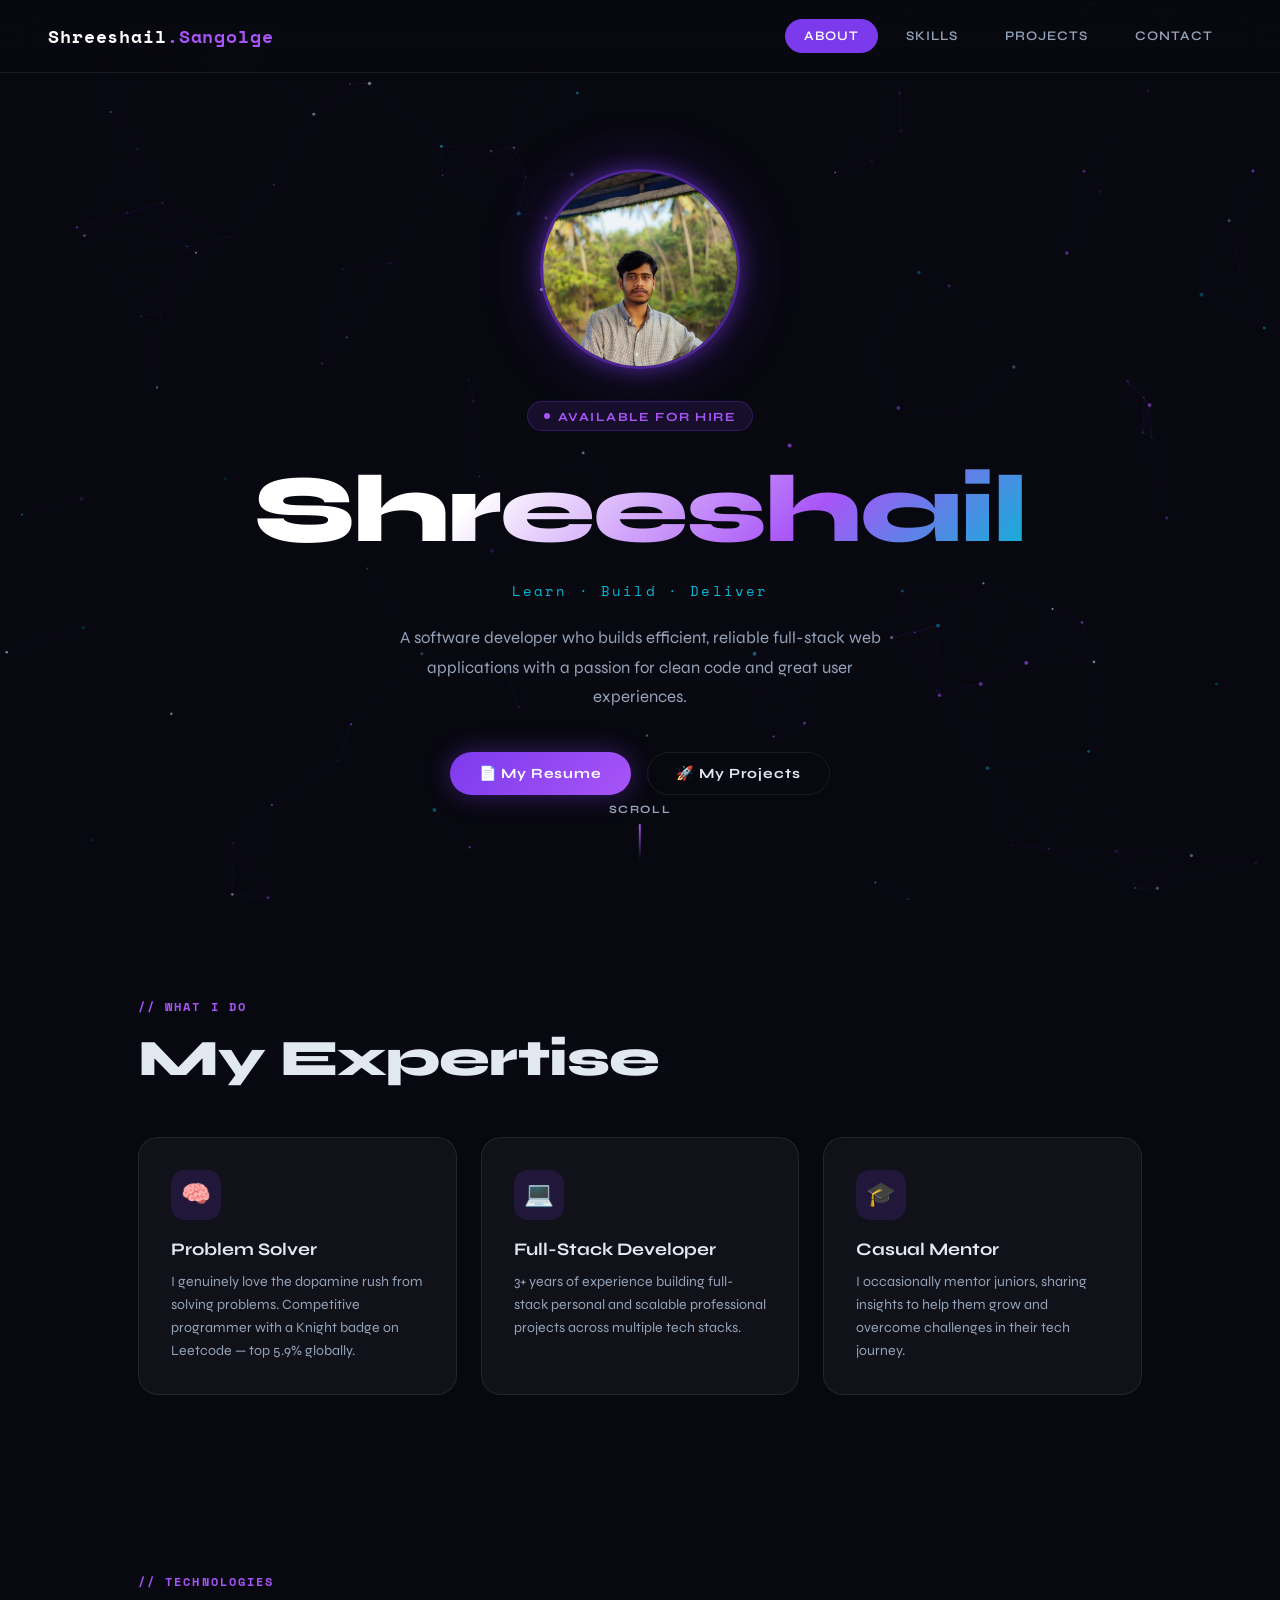
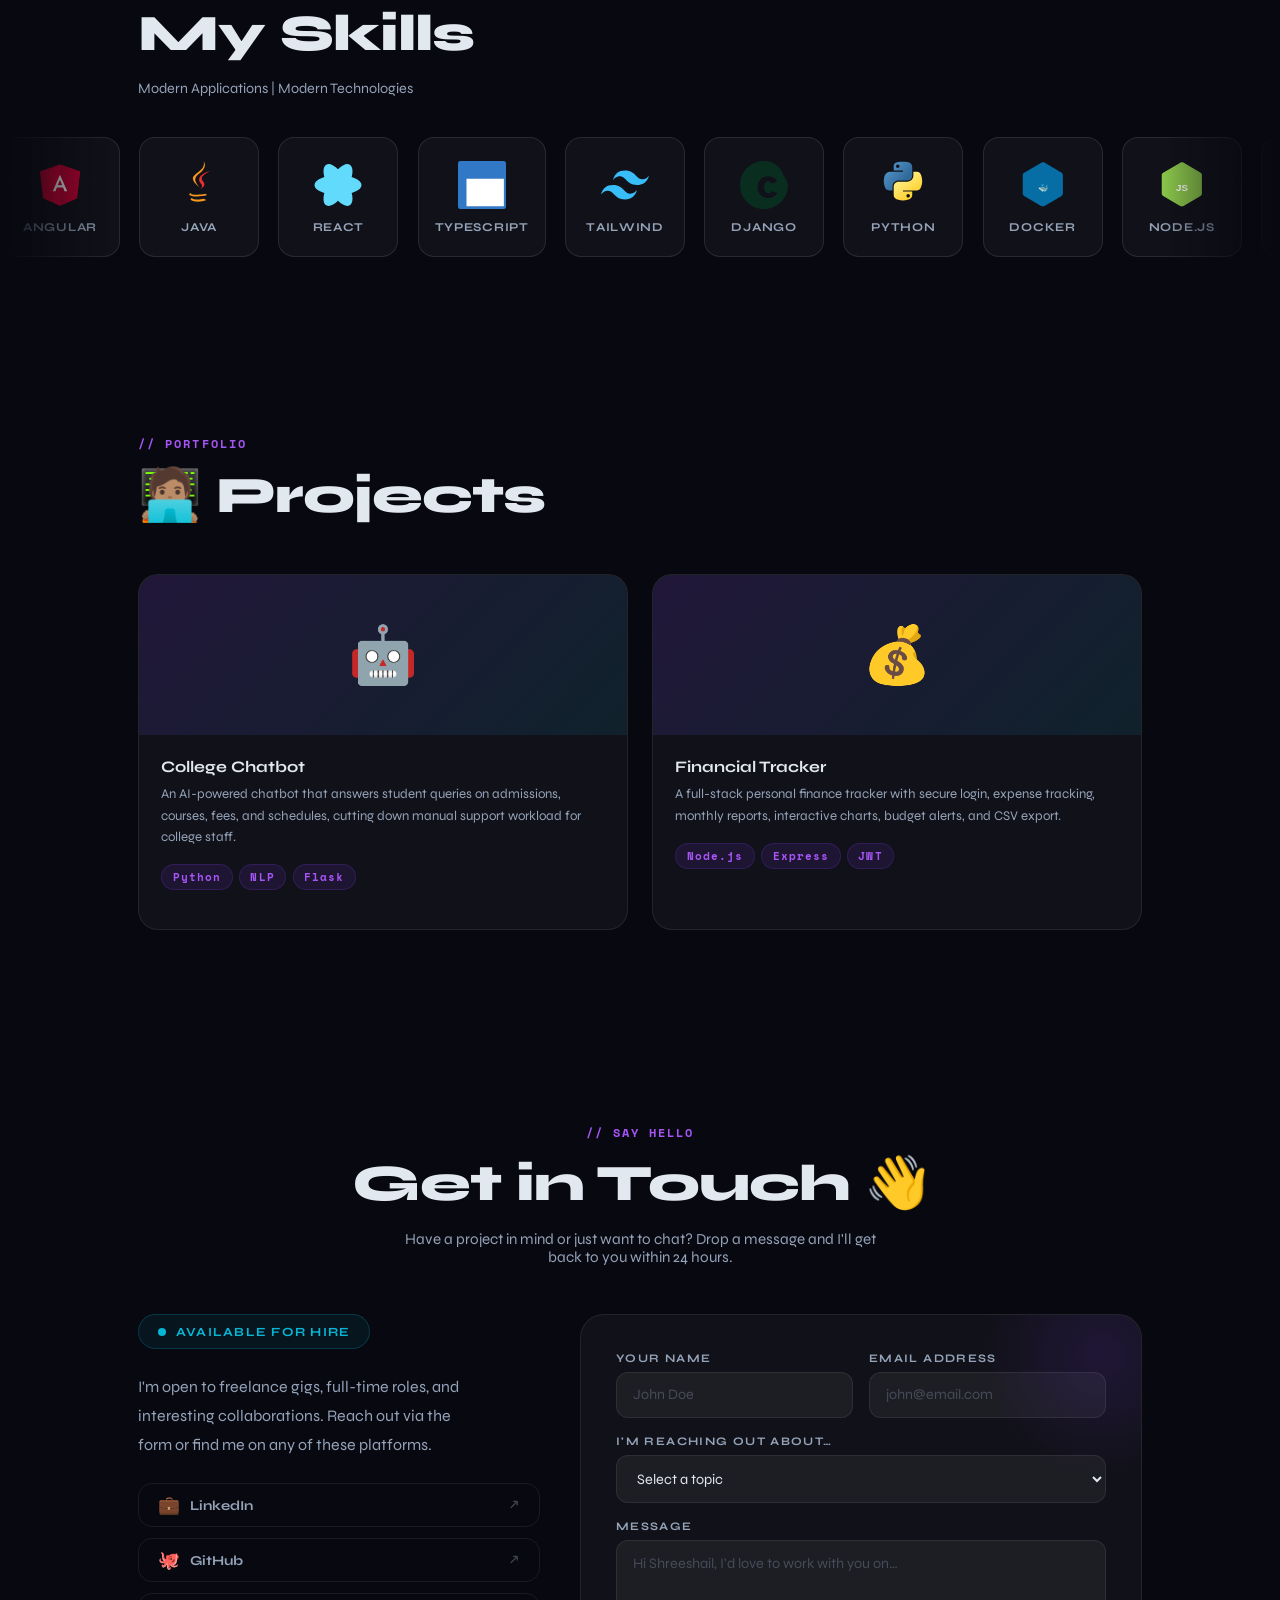
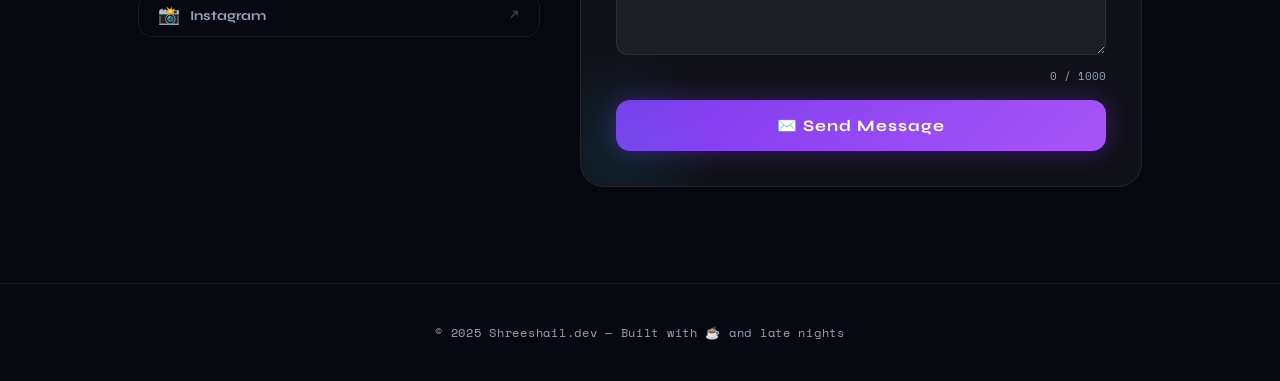
==== commit 2cf63799: "Remove error toast from index.html Removed error toast section from the footer." ====
--- a/index.html
+++ b/index.html
@@ -266,10 +266,3 @@
 </section>
 
 <footer>© 2025 Shreeshail.dev — Built with ☕ and late nights</footer>
-
-<!-- Error Toast -->
-<div class="toast" id="toast">
-  <span>⚠️</span>
-  <span id="toast-msg">Something went wrong. Please try again.</span>
-</div>
-</body>
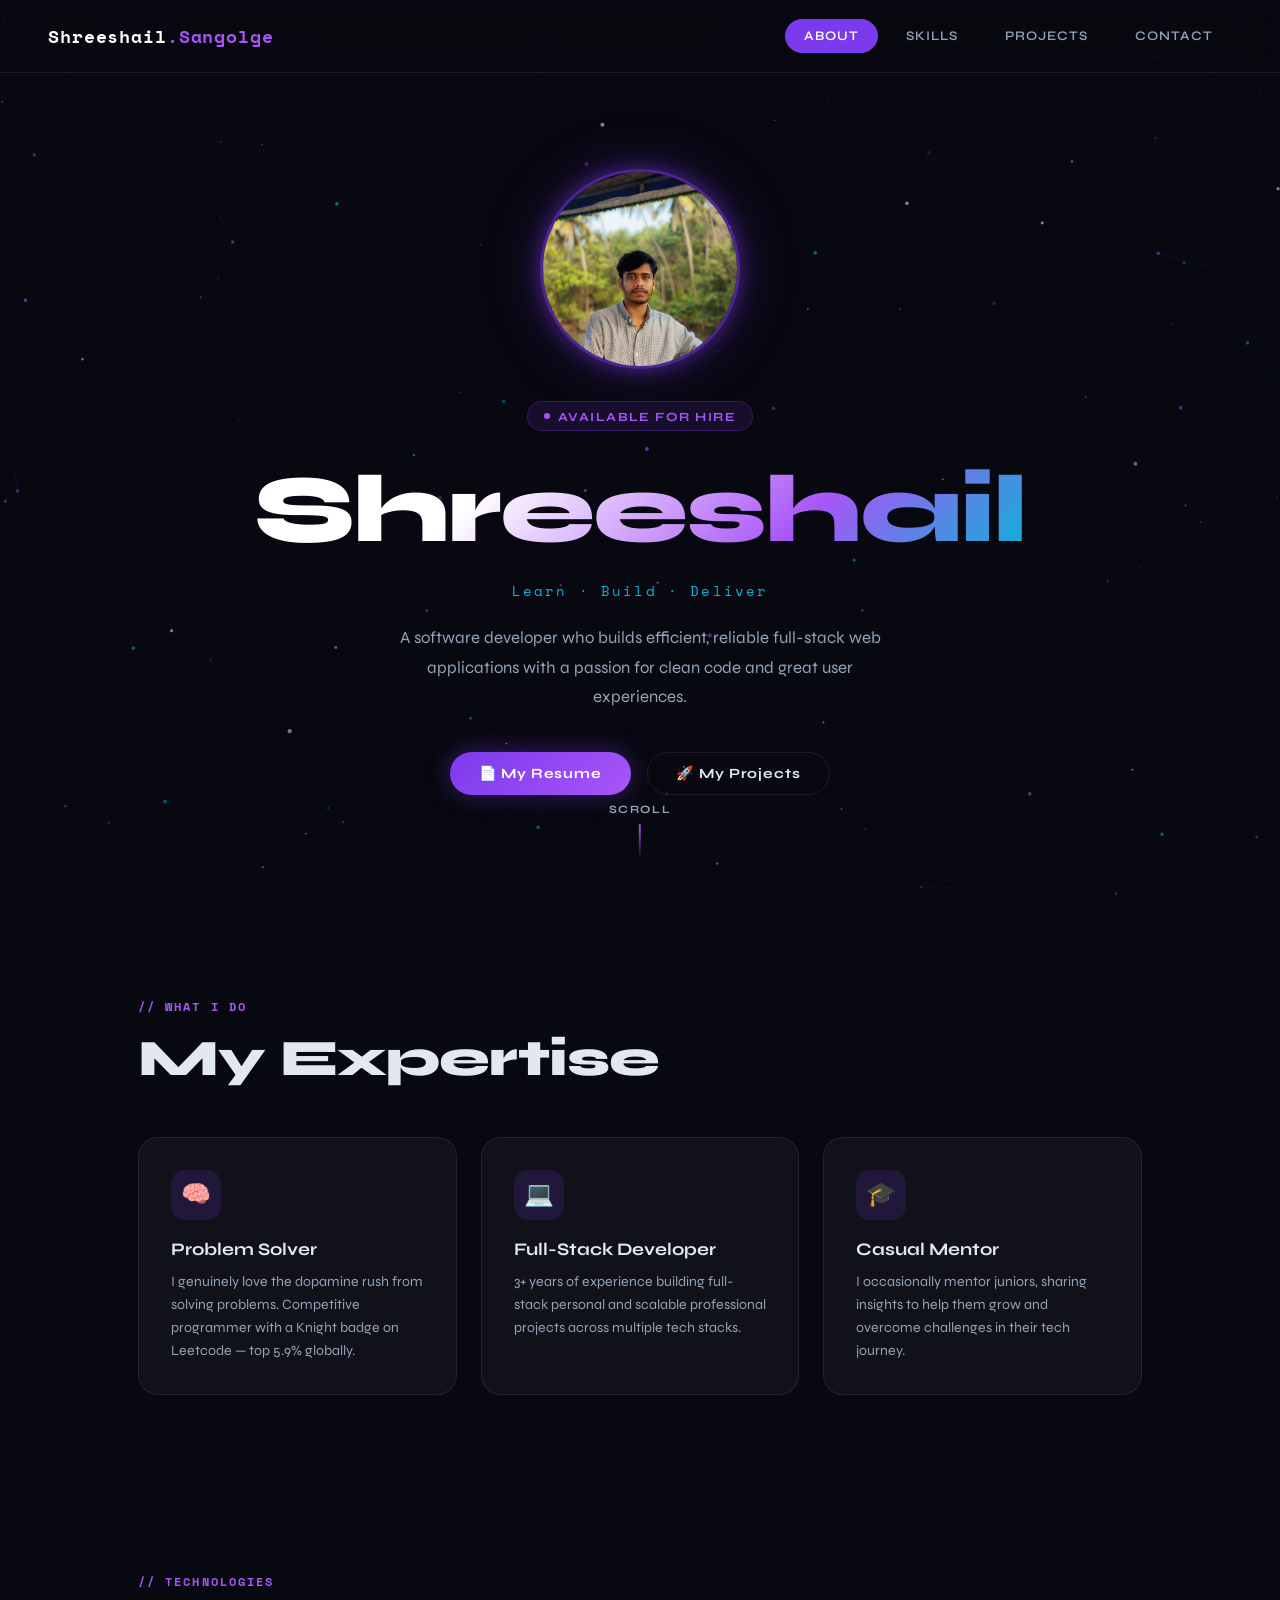
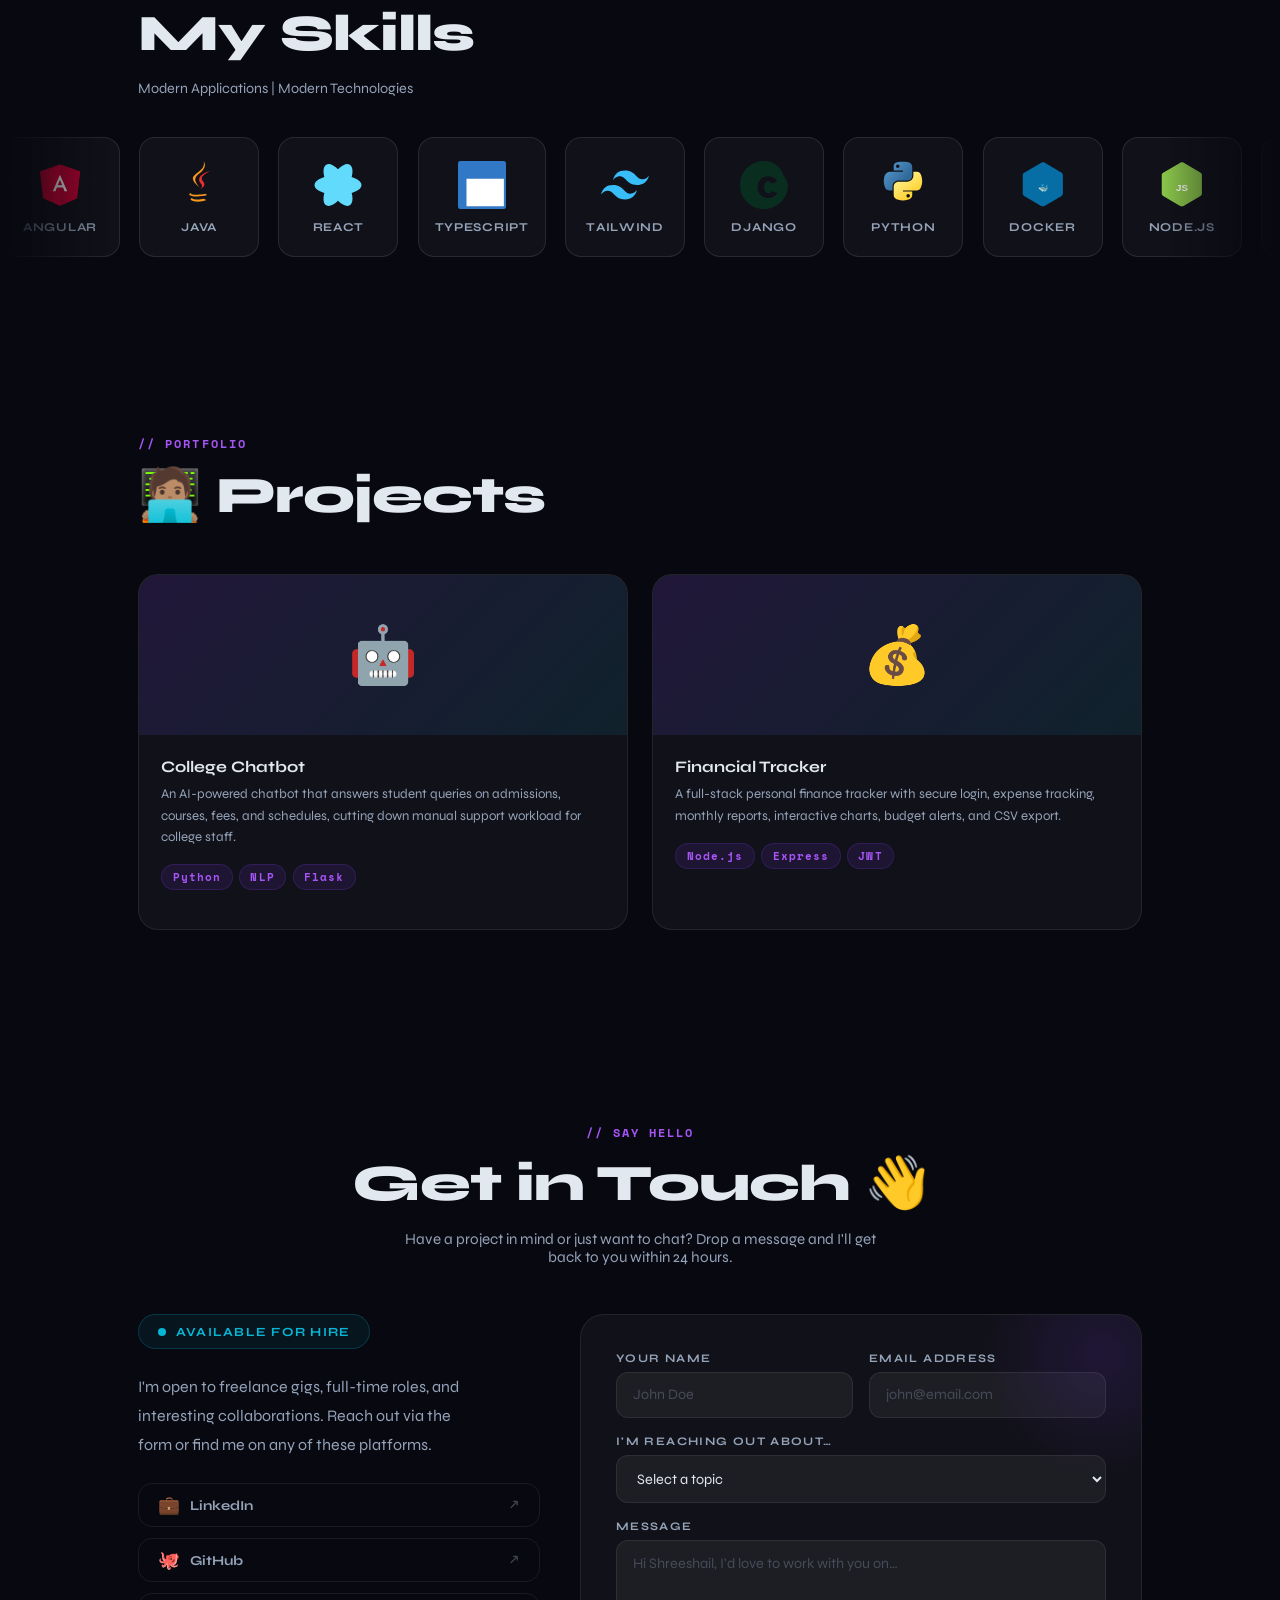
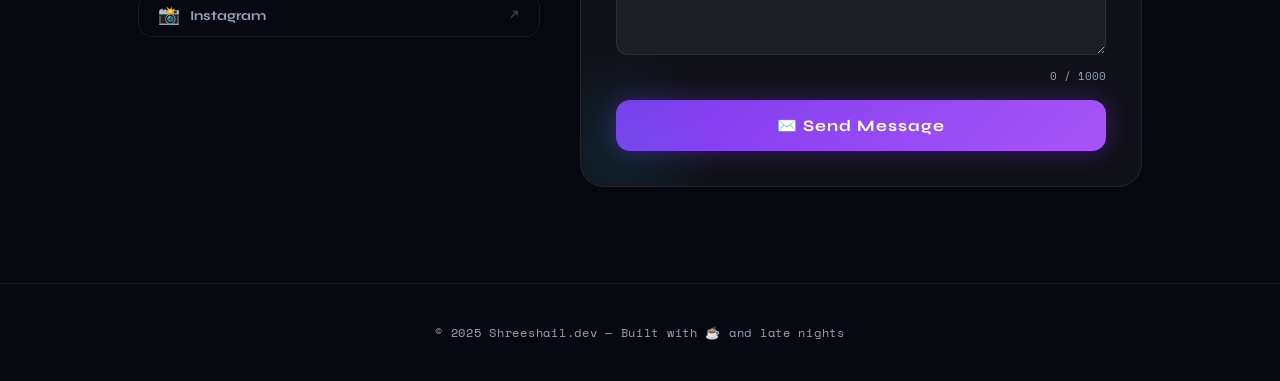
==== commit 77ab3c14: "Fix GitHub link for finance tracker project" ====
--- a/index.html
+++ b/index.html
@@ -137,7 +137,7 @@
       <div class="proj-card reveal" onclick="openModal('financialtracker')">
         <div class="proj-thumb">💰
           <div class="proj-overlay">
-            <a href="https://github.com/shreeshail66/finance-tracker" class="code" target="_blank" onclick="event.stopPropagation()">💻 Code</a>
+            <a href="https://github.com/shreeshail66/finance_tracker" class="code" target="_blank" onclick="event.stopPropagation()">💻 Code</a>
           </div>
         </div>
         <div class="proj-body">
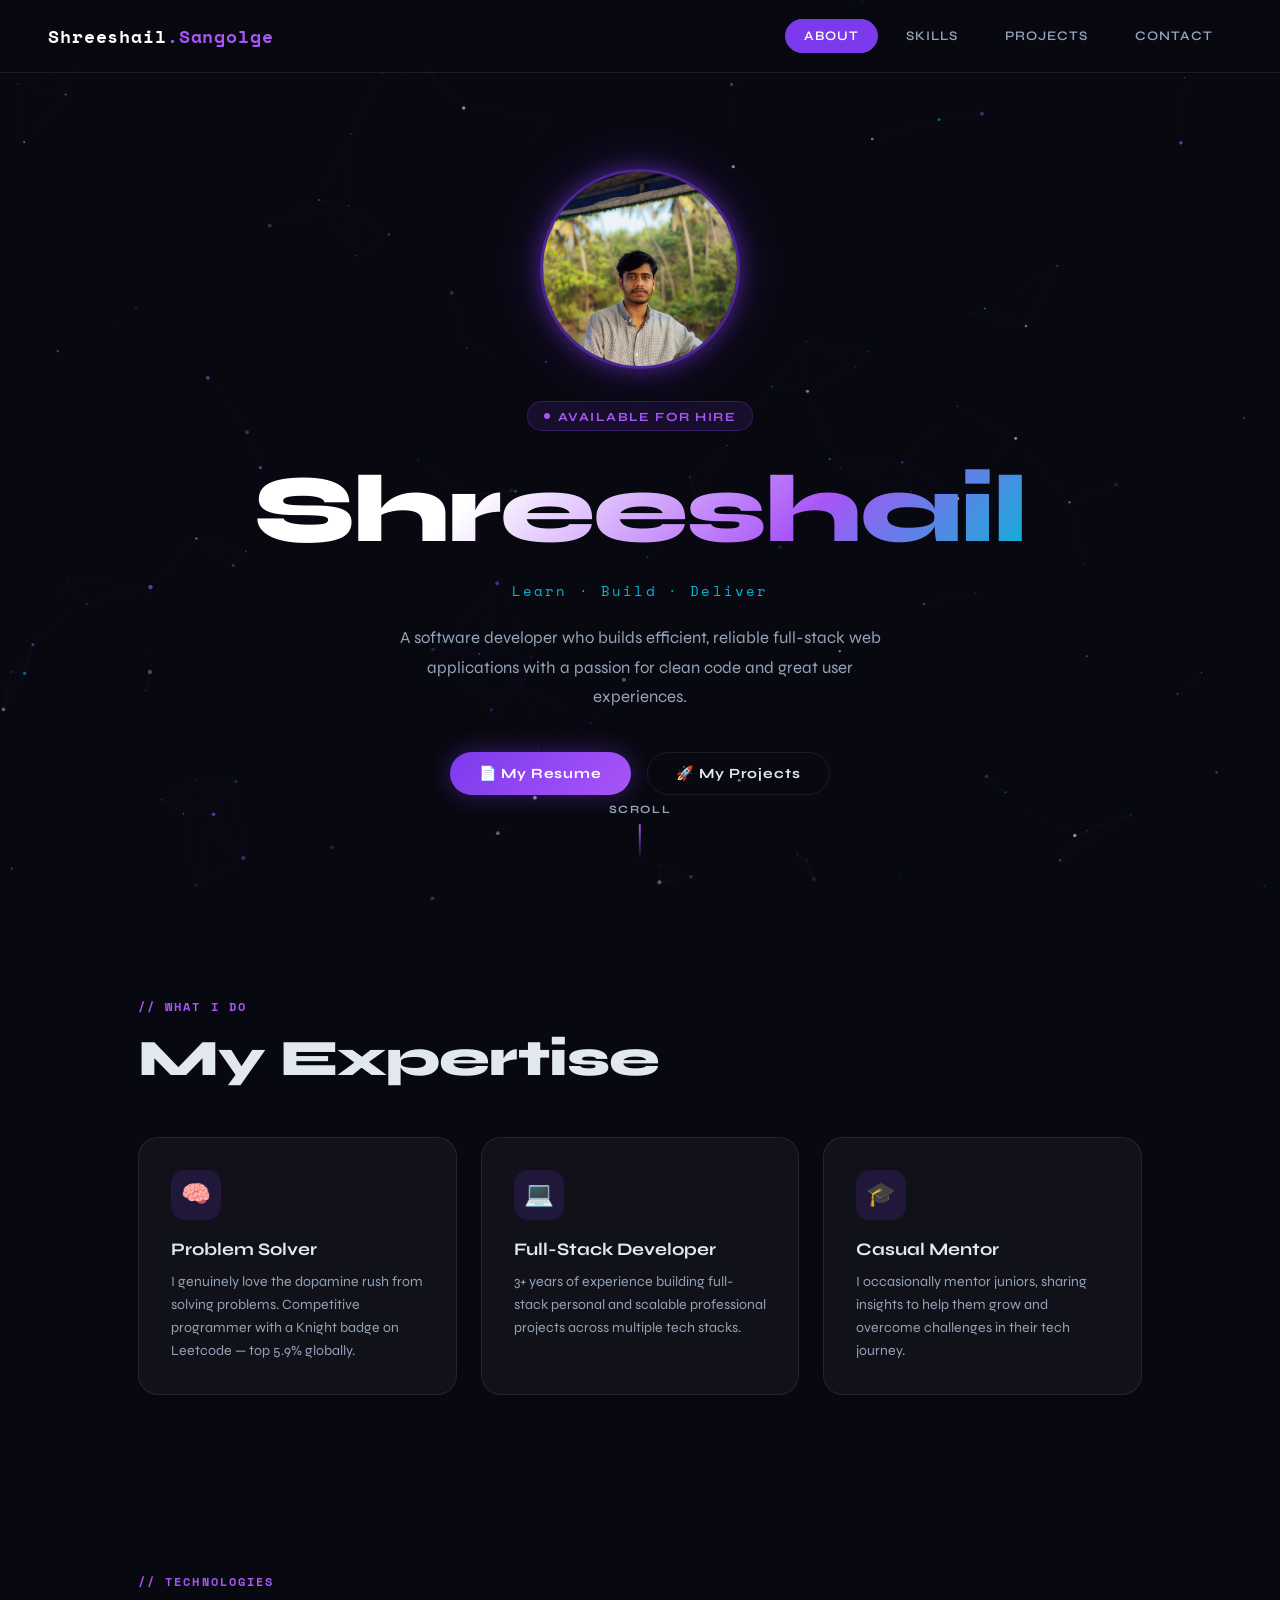
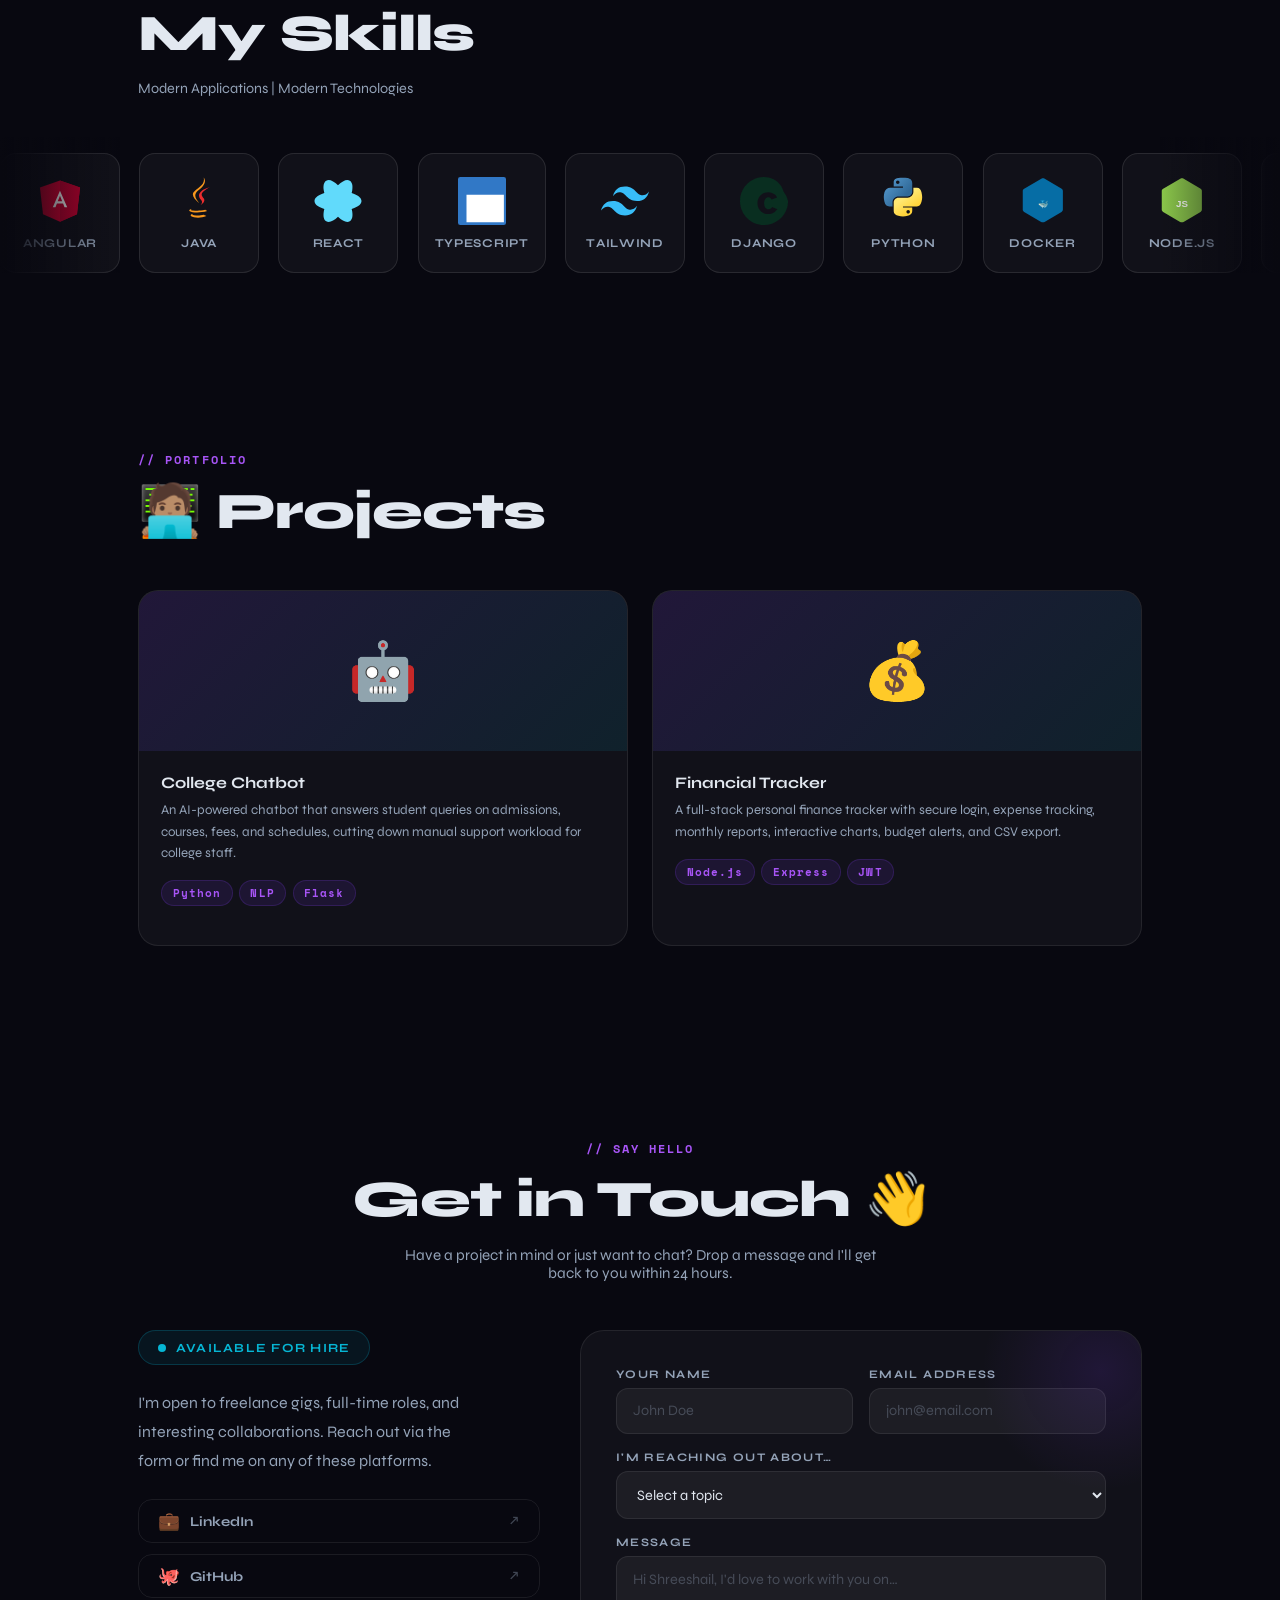
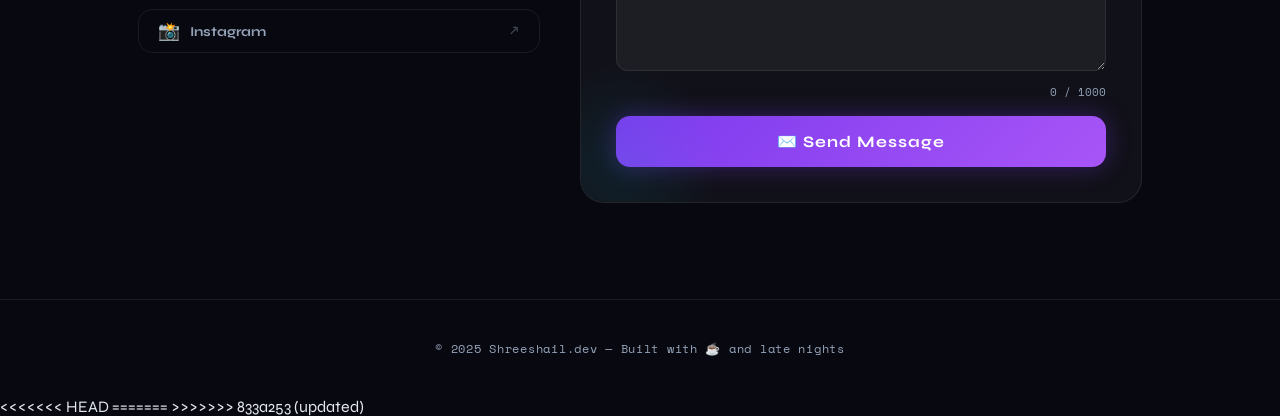
==== commit 40cbbf28: "d" ====
--- a/index.html
+++ b/index.html
@@ -266,3 +266,7 @@
 </section>
 
 <footer>© 2025 Shreeshail.dev — Built with ☕ and late nights</footer>
+<<<<<<< HEAD
+=======
+
+>>>>>>> 833a253 (updated)
--- a/style.css
+++ b/style.css
@@ -73,7 +73,7 @@
   .skills-container::before,.skills-container::after{content:'';position:absolute;top:0;bottom:0;width:120px;z-index:2;pointer-events:none;}
   .skills-container::before{left:0;background:linear-gradient(to right,var(--bg),transparent);}
   .skills-container::after{right:0;background:linear-gradient(to left,var(--bg),transparent);}
-  .skills-track{display:flex;gap:1.2rem;width:max-content;animation:scrollLeft 35s linear infinite;}
+  .skills-track{display:flex;gap:1.2rem;width:max-content;margin-top:1rem;animation:scrollLeft 35s linear infinite;}
   @keyframes scrollLeft{0%{transform:translateX(0);}100%{transform:translateX(-50%);}}
   .skill-card{min-width:120px;padding:1.4rem 1rem;border-radius:16px;background:rgba(255,255,255,.04);border:1px solid rgba(255,255,255,.1);display:flex;flex-direction:column;align-items:center;gap:.7rem;cursor:default;transition:border-color .3s,box-shadow .3s,transform .3s;position:relative;overflow:hidden;}
   .skill-card::before{content:'';position:absolute;inset:0;background:radial-gradient(circle at 50% 0%,rgba(6,182,212,.12),transparent 70%);opacity:0;transition:opacity .3s;}
@@ -93,6 +93,7 @@
   .proj-card:hover .proj-overlay{opacity:1;}
   .proj-overlay a{display:inline-flex;align-items:center;gap:.4rem;padding:.5rem 1rem;border-radius:999px;font-size:.78rem;font-weight:700;text-decoration:none;transition:.2s;}
   .proj-overlay a.code{background:var(--accent2);color:#fff;border:1.5px solid transparent;}
+  .proj-overlay a.demo{background:transparent;color:#fff;border:1.5px solid var(--accent3);}
   .proj-overlay a:hover{transform:scale(1.06);}
   .proj-body{padding:1.4rem;}
   .proj-body h3{font-size:1rem;font-weight:700;margin-bottom:.5rem;}
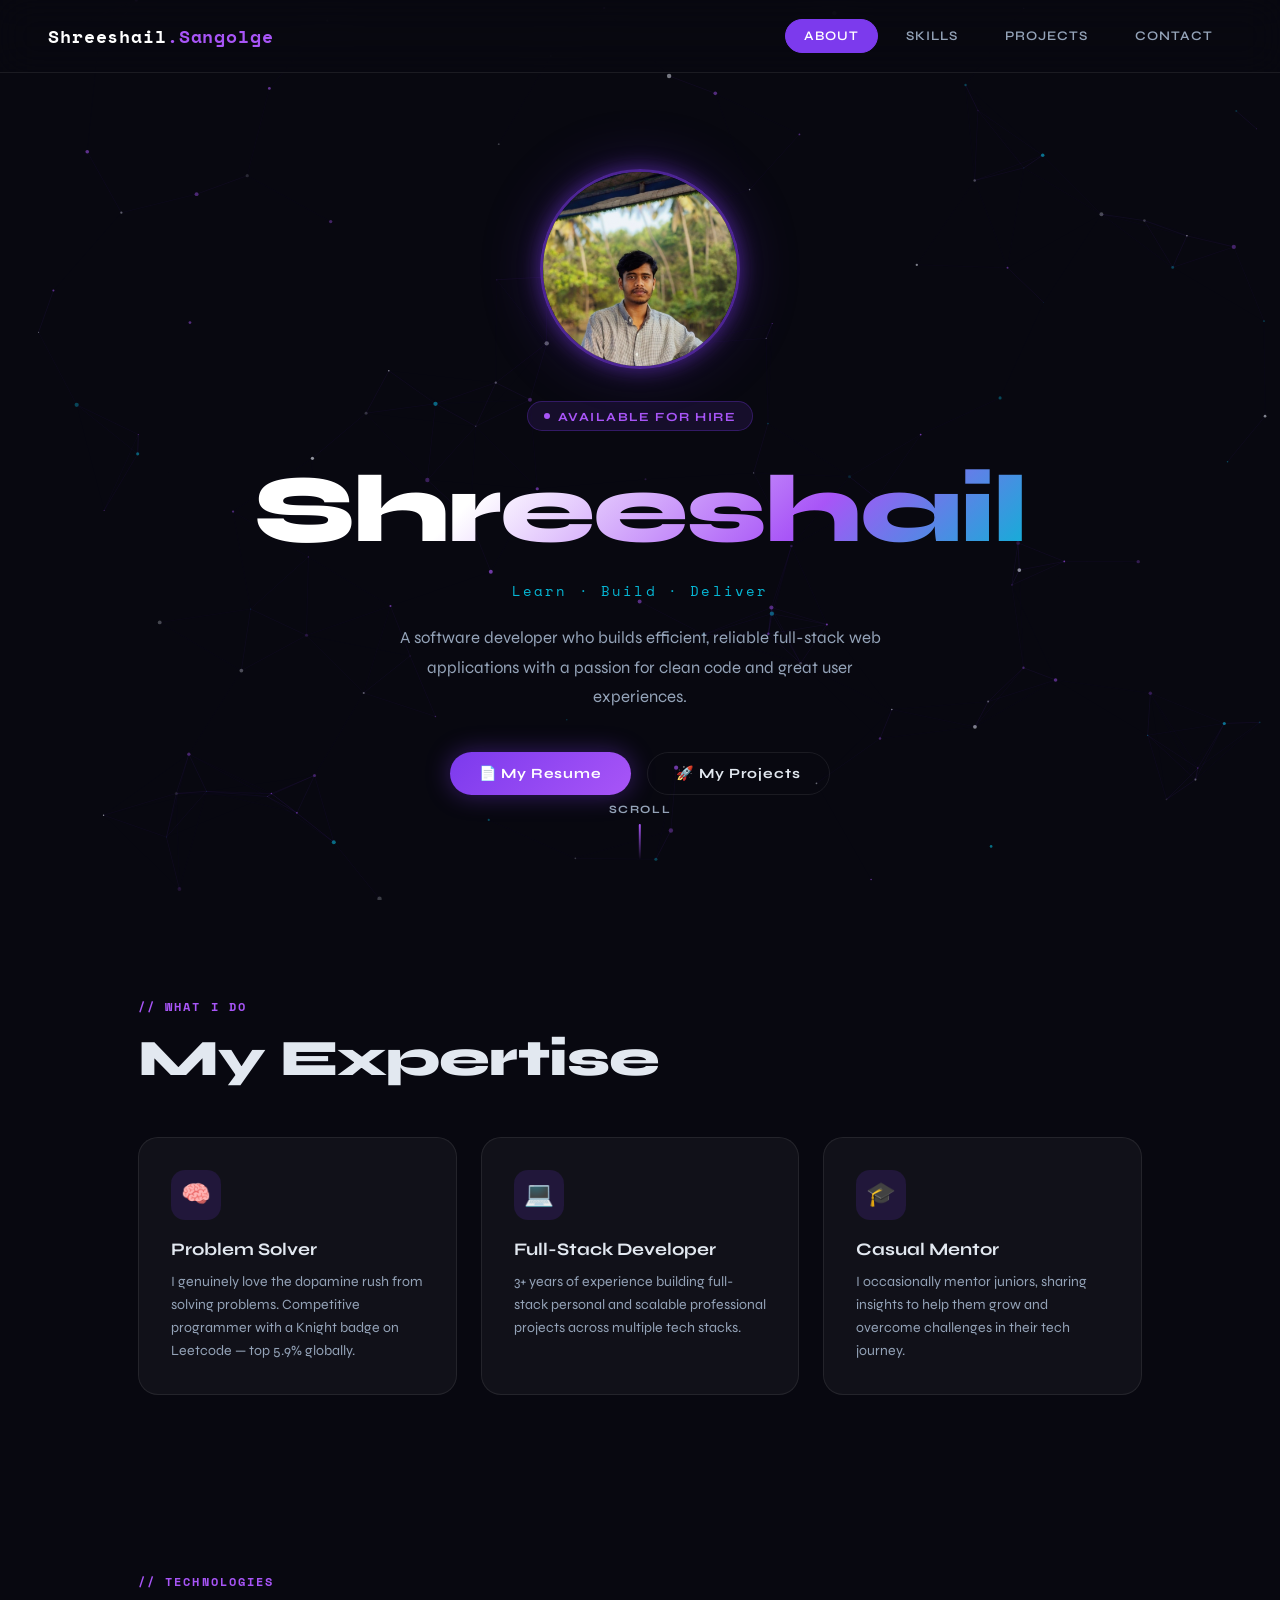
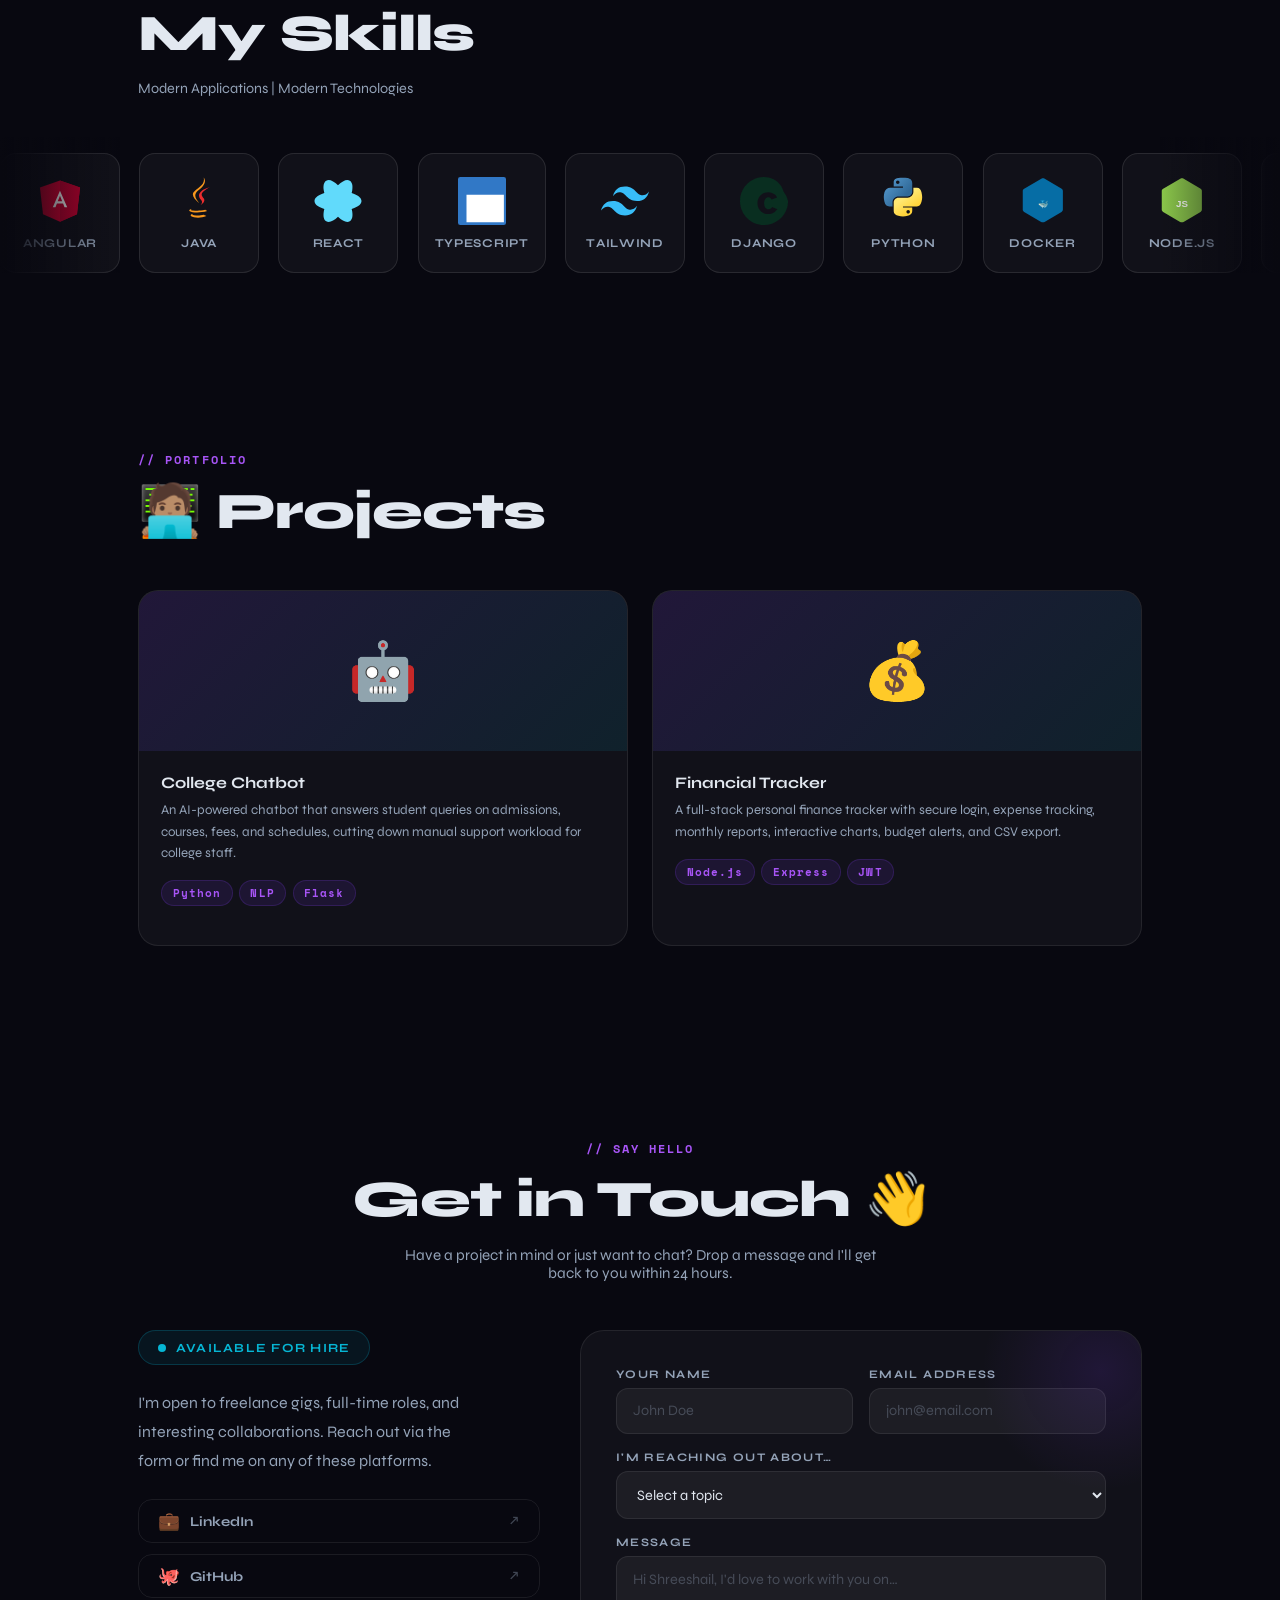
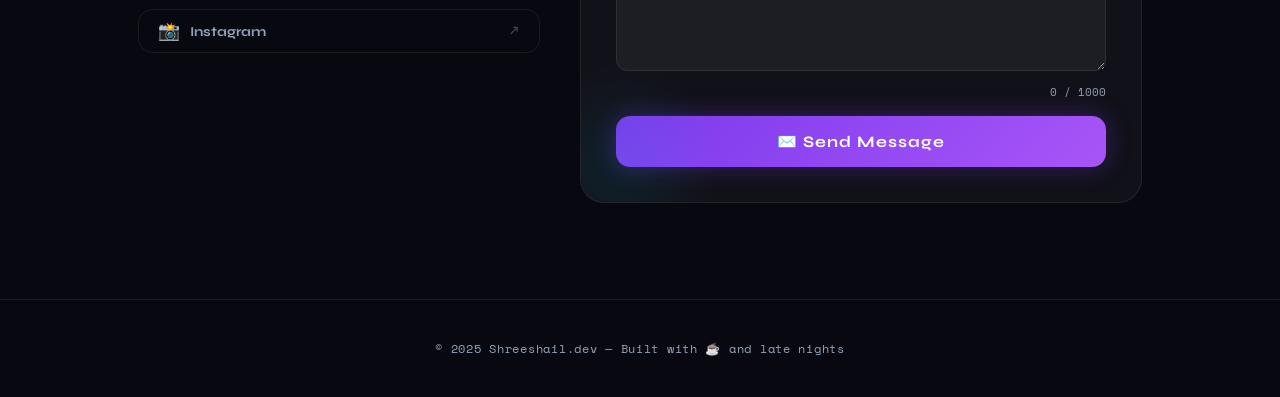
==== commit 5c1a8cb1: "d" ====
--- a/index.html
+++ b/index.html
@@ -266,7 +266,3 @@
 </section>
 
 <footer>© 2025 Shreeshail.dev — Built with ☕ and late nights</footer>
-<<<<<<< HEAD
-=======
-
->>>>>>> 833a253 (updated)
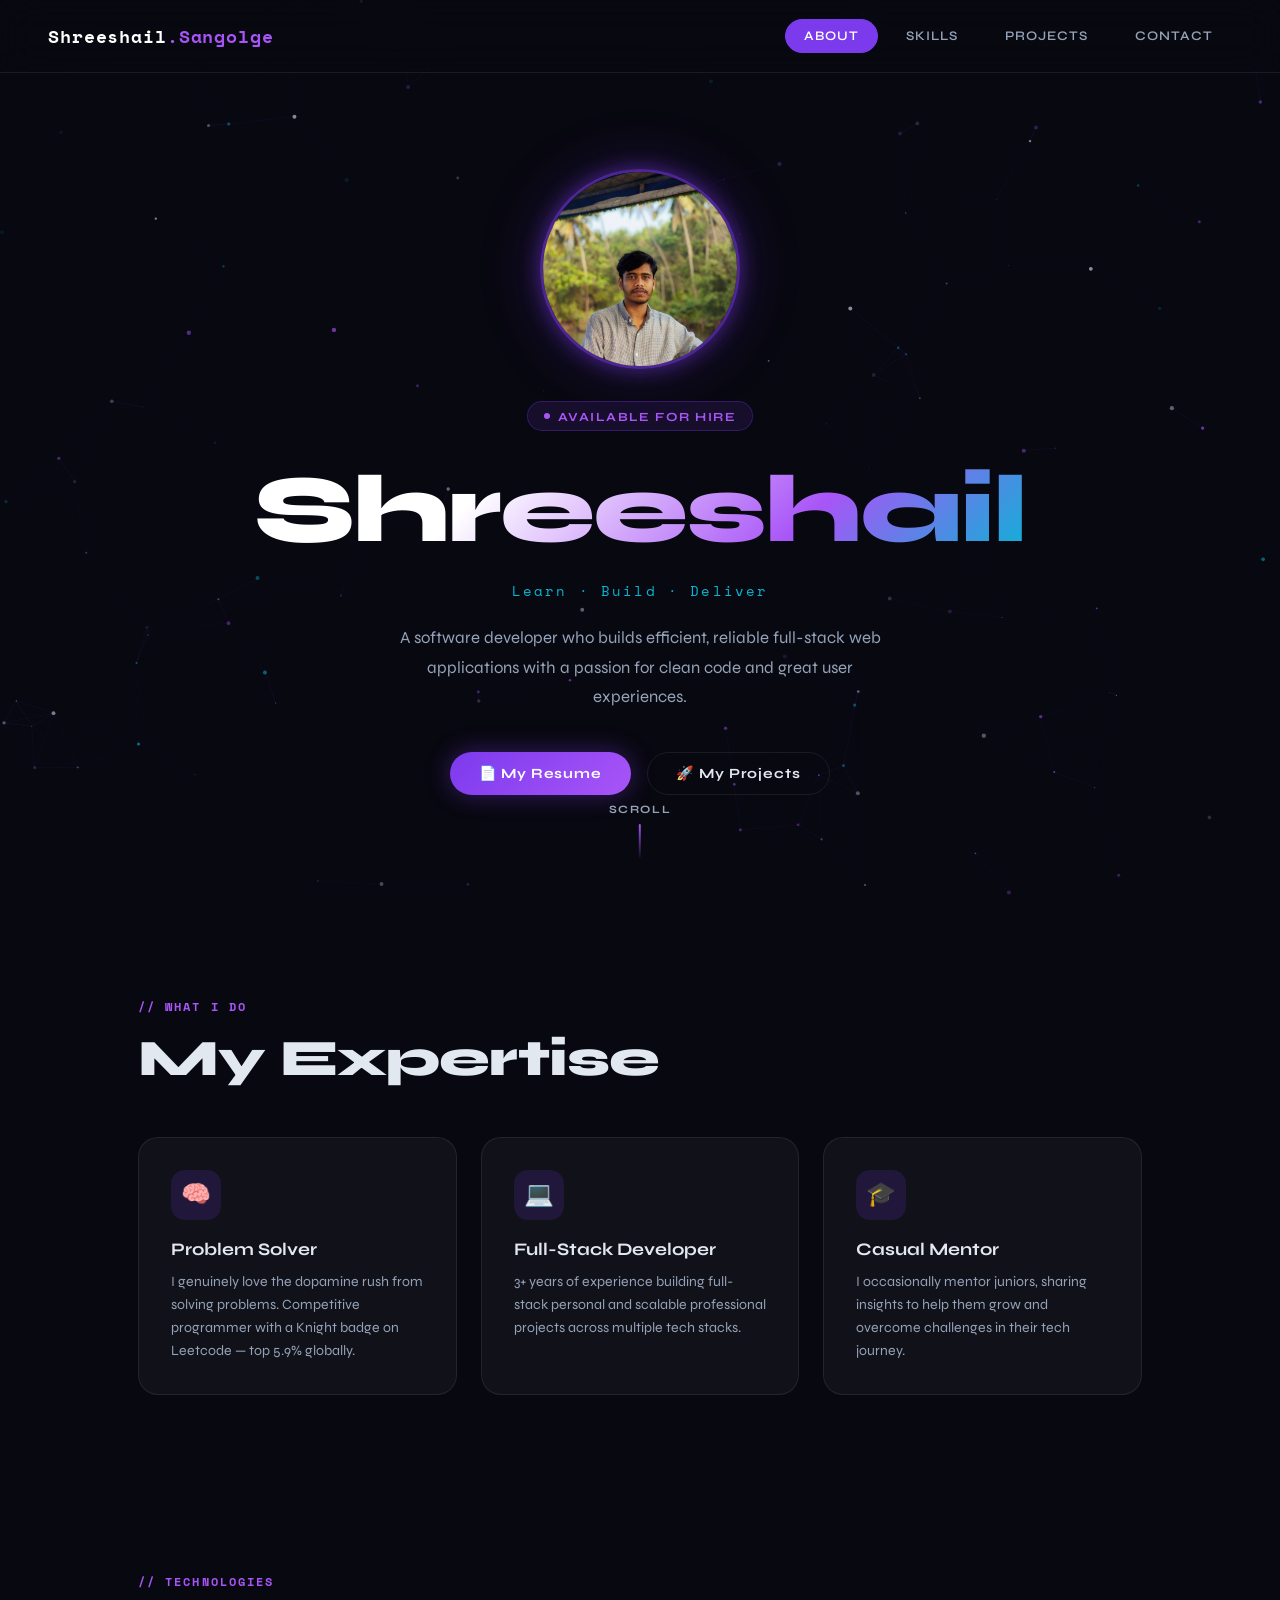
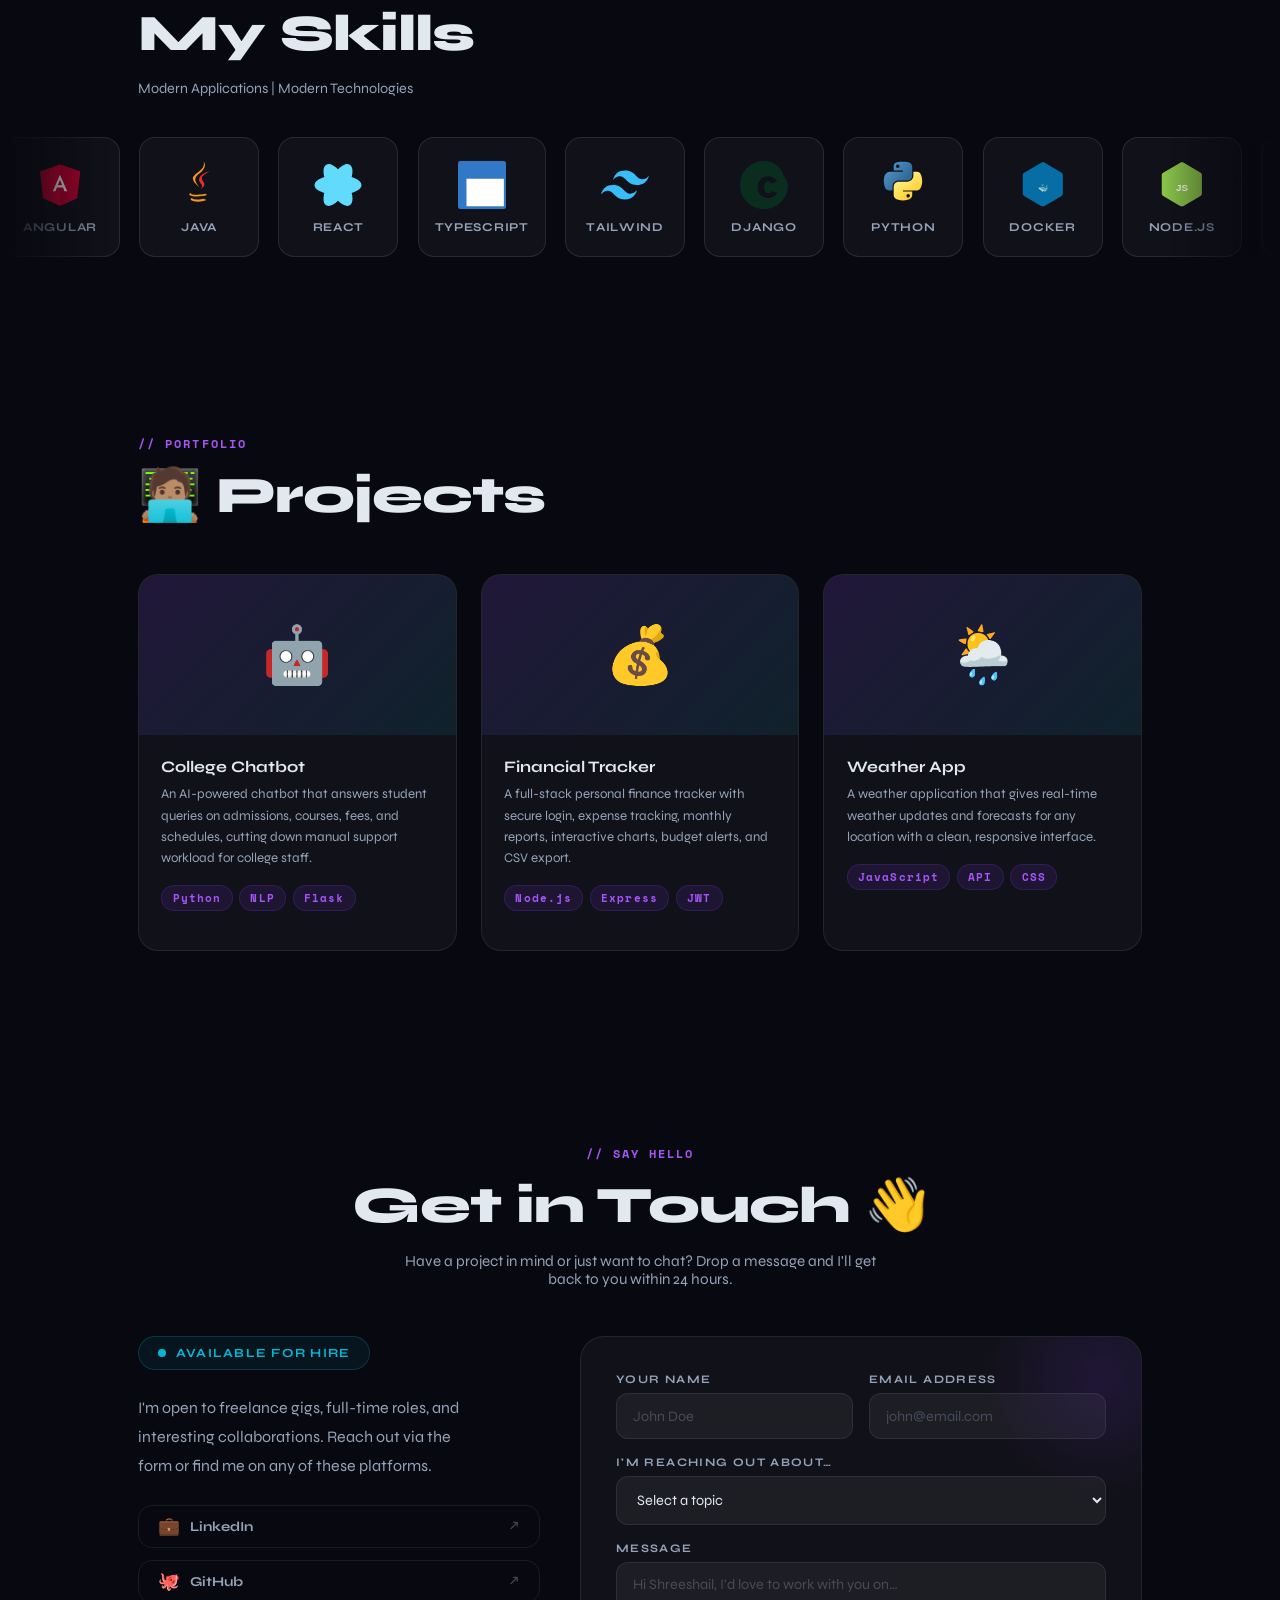
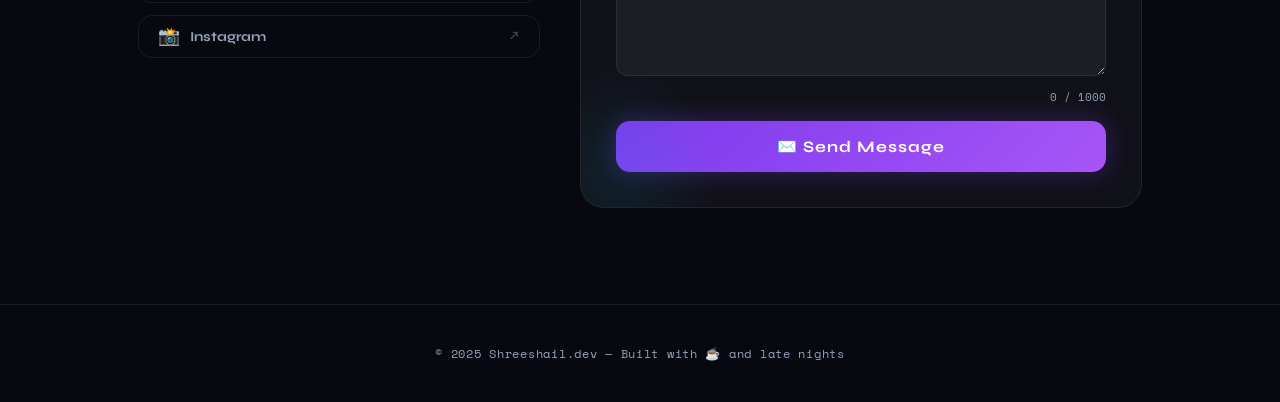
==== commit c780b080: "added new project" ====
--- a/index.html
+++ b/index.html
@@ -126,6 +126,7 @@
         <div class="proj-thumb">🤖
           <div class="proj-overlay">
             <a href="https://github.com/shreeshail66/college_chatbot" class="code" target="_blank" onclick="event.stopPropagation()">💻 Code</a>
+            <a href="#" class="demo" target="_blank" onclick="event.stopPropagation()">🚀 Demo</a>
           </div>
         </div>
         <div class="proj-body">
@@ -137,13 +138,27 @@
       <div class="proj-card reveal" onclick="openModal('financialtracker')">
         <div class="proj-thumb">💰
           <div class="proj-overlay">
-            <a href="https://github.com/shreeshail66/finance_tracker" class="code" target="_blank" onclick="event.stopPropagation()">💻 Code</a>
+            <a href="https://github.com/shreeshail66/finance-tracker" class="code" target="_blank" onclick="event.stopPropagation()">💻 Code</a>
+            <a href="https://finance-tracker-tau-gules.vercel.app/" class="demo" target="_blank" onclick="event.stopPropagation()">🚀 Demo</a>
           </div>
         </div>
         <div class="proj-body">
           <h3>Financial Tracker</h3>
           <p>A full-stack personal finance tracker with secure login, expense tracking, monthly reports, interactive charts, budget alerts, and CSV export.</p>
           <div class="proj-tags"><span class="tag">Node.js</span><span class="tag">Express</span><span class="tag">JWT</span></div>
+        </div>
+      </div>
+      <div class="proj-card reveal" onclick="openModal('weatherapp')">
+        <div class="proj-thumb">🌦️
+          <div class="proj-overlay">
+            <a href="https://github.com/shreeshail66/finance_tracker" class="code" target="_blank" onclick="event.stopPropagation()">💻 Code</a>
+            <a href="https://me-weather-app.vercel.app/" class="demo" target="_blank" onclick="event.stopPropagation()">🚀 Demo</a>
+          </div>
+        </div>
+        <div class="proj-body">
+          <h3>Weather App</h3>
+          <p>A weather application that gives real-time weather updates and forecasts for any location with a clean, responsive interface.</p>
+          <div class="proj-tags"><span class="tag">JavaScript</span><span class="tag">API</span><span class="tag">CSS</span></div>
         </div>
       </div>
     </div>
@@ -266,3 +281,4 @@
 </section>
 
 <footer>© 2025 Shreeshail.dev — Built with ☕ and late nights</footer>
+
--- a/style.css
+++ b/style.css
@@ -73,7 +73,7 @@
   .skills-container::before,.skills-container::after{content:'';position:absolute;top:0;bottom:0;width:120px;z-index:2;pointer-events:none;}
   .skills-container::before{left:0;background:linear-gradient(to right,var(--bg),transparent);}
   .skills-container::after{right:0;background:linear-gradient(to left,var(--bg),transparent);}
-  .skills-track{display:flex;gap:1.2rem;width:max-content;margin-top:1rem;animation:scrollLeft 35s linear infinite;}
+  .skills-track{display:flex;gap:1.2rem;width:max-content;animation:scrollLeft 35s linear infinite;}
   @keyframes scrollLeft{0%{transform:translateX(0);}100%{transform:translateX(-50%);}}
   .skill-card{min-width:120px;padding:1.4rem 1rem;border-radius:16px;background:rgba(255,255,255,.04);border:1px solid rgba(255,255,255,.1);display:flex;flex-direction:column;align-items:center;gap:.7rem;cursor:default;transition:border-color .3s,box-shadow .3s,transform .3s;position:relative;overflow:hidden;}
   .skill-card::before{content:'';position:absolute;inset:0;background:radial-gradient(circle at 50% 0%,rgba(6,182,212,.12),transparent 70%);opacity:0;transition:opacity .3s;}
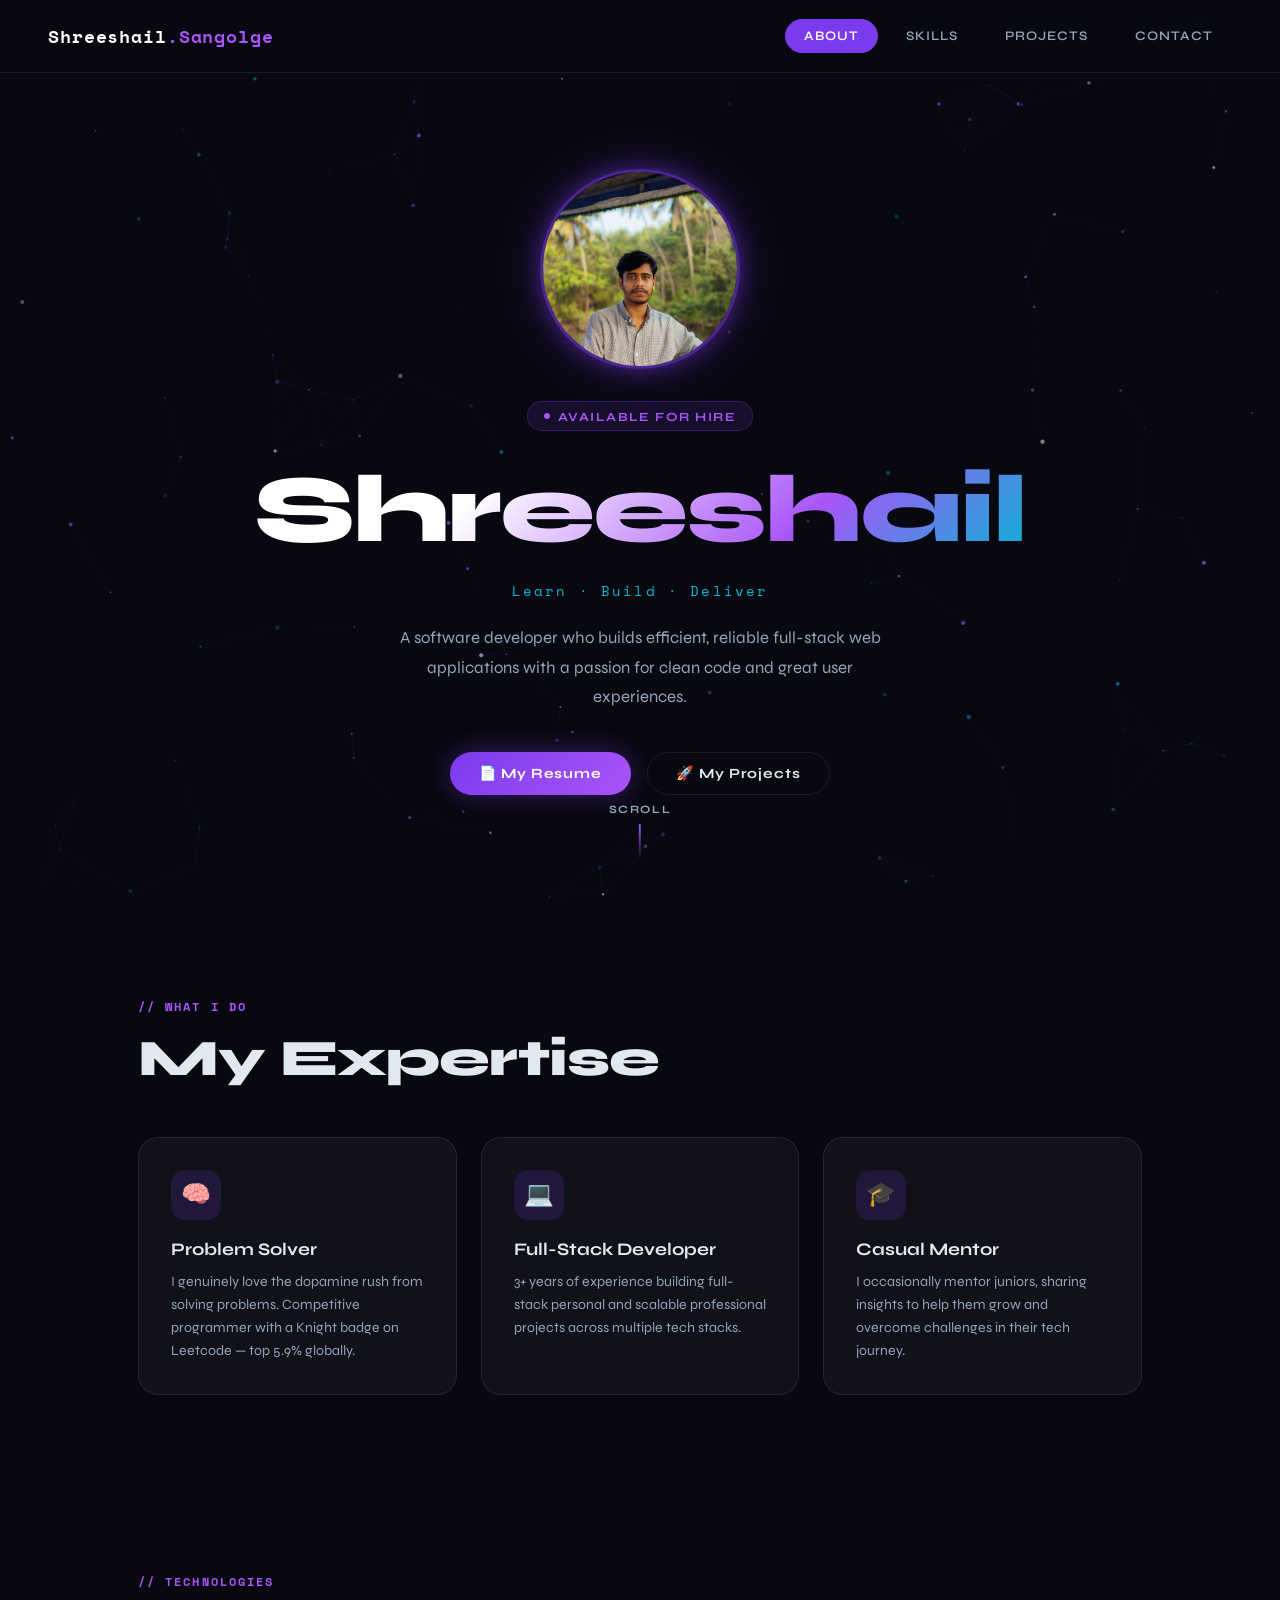
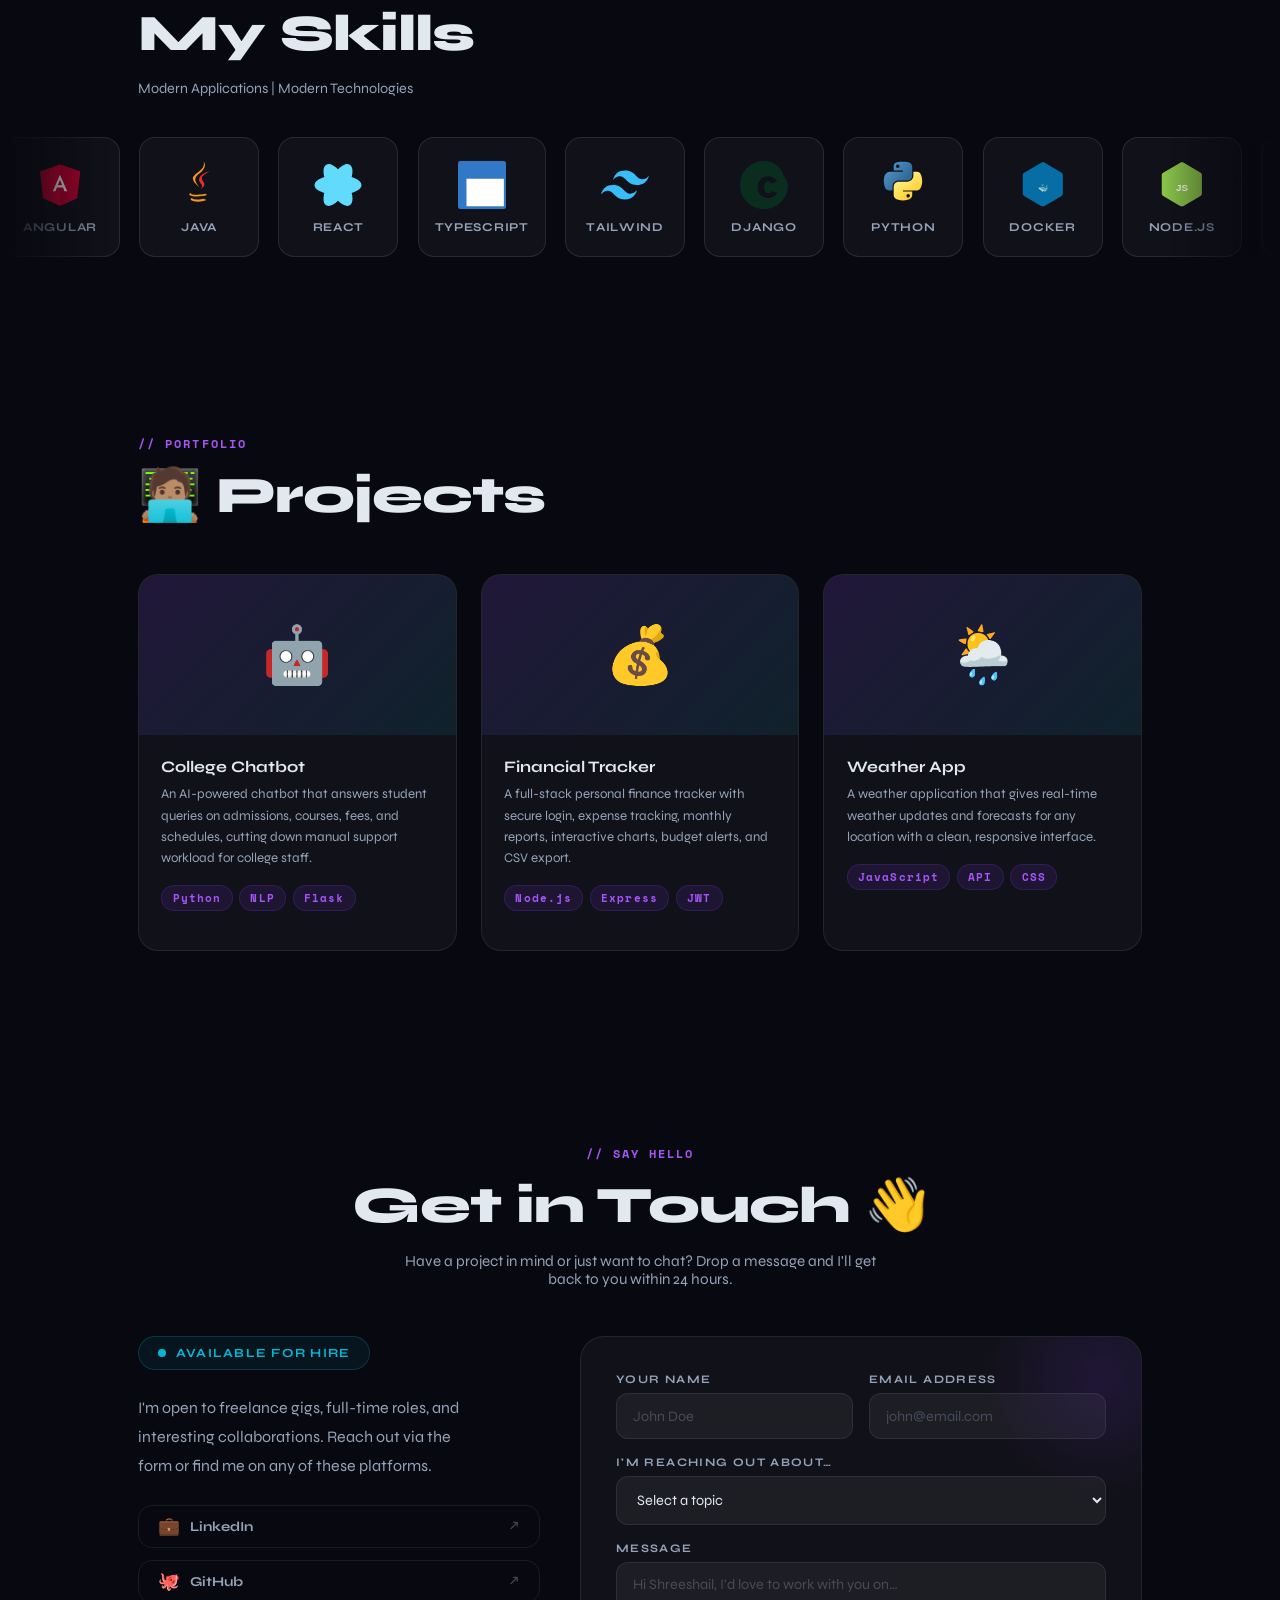
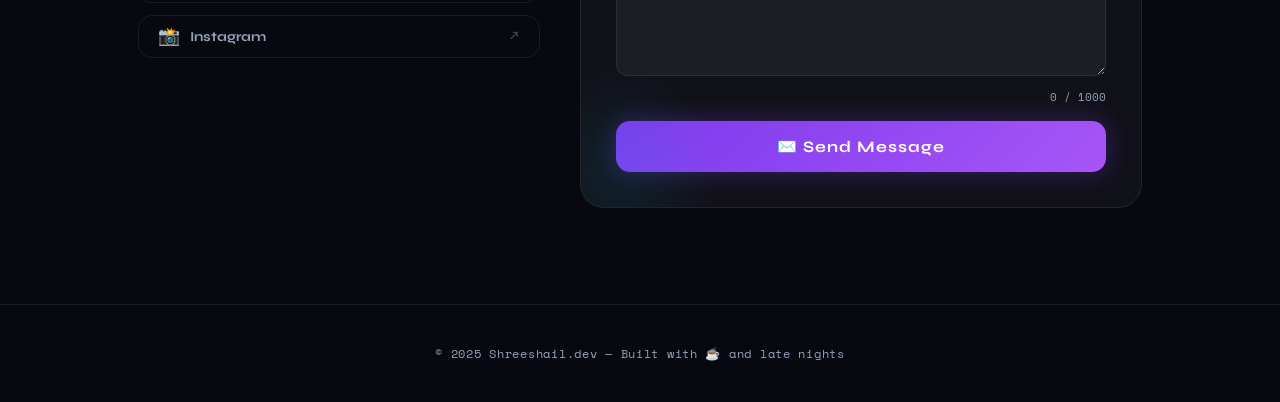
==== commit 7da900bd: "update a link" ====
--- a/index.html
+++ b/index.html
@@ -151,7 +151,7 @@
       <div class="proj-card reveal" onclick="openModal('weatherapp')">
         <div class="proj-thumb">🌦️
           <div class="proj-overlay">
-            <a href="https://github.com/shreeshail66/finance_tracker" class="code" target="_blank" onclick="event.stopPropagation()">💻 Code</a>
+            <a href="https://github.com/shreeshail66/Weather_App" class="code" target="_blank" onclick="event.stopPropagation()">💻 Code</a>
             <a href="https://me-weather-app.vercel.app/" class="demo" target="_blank" onclick="event.stopPropagation()">🚀 Demo</a>
           </div>
         </div>
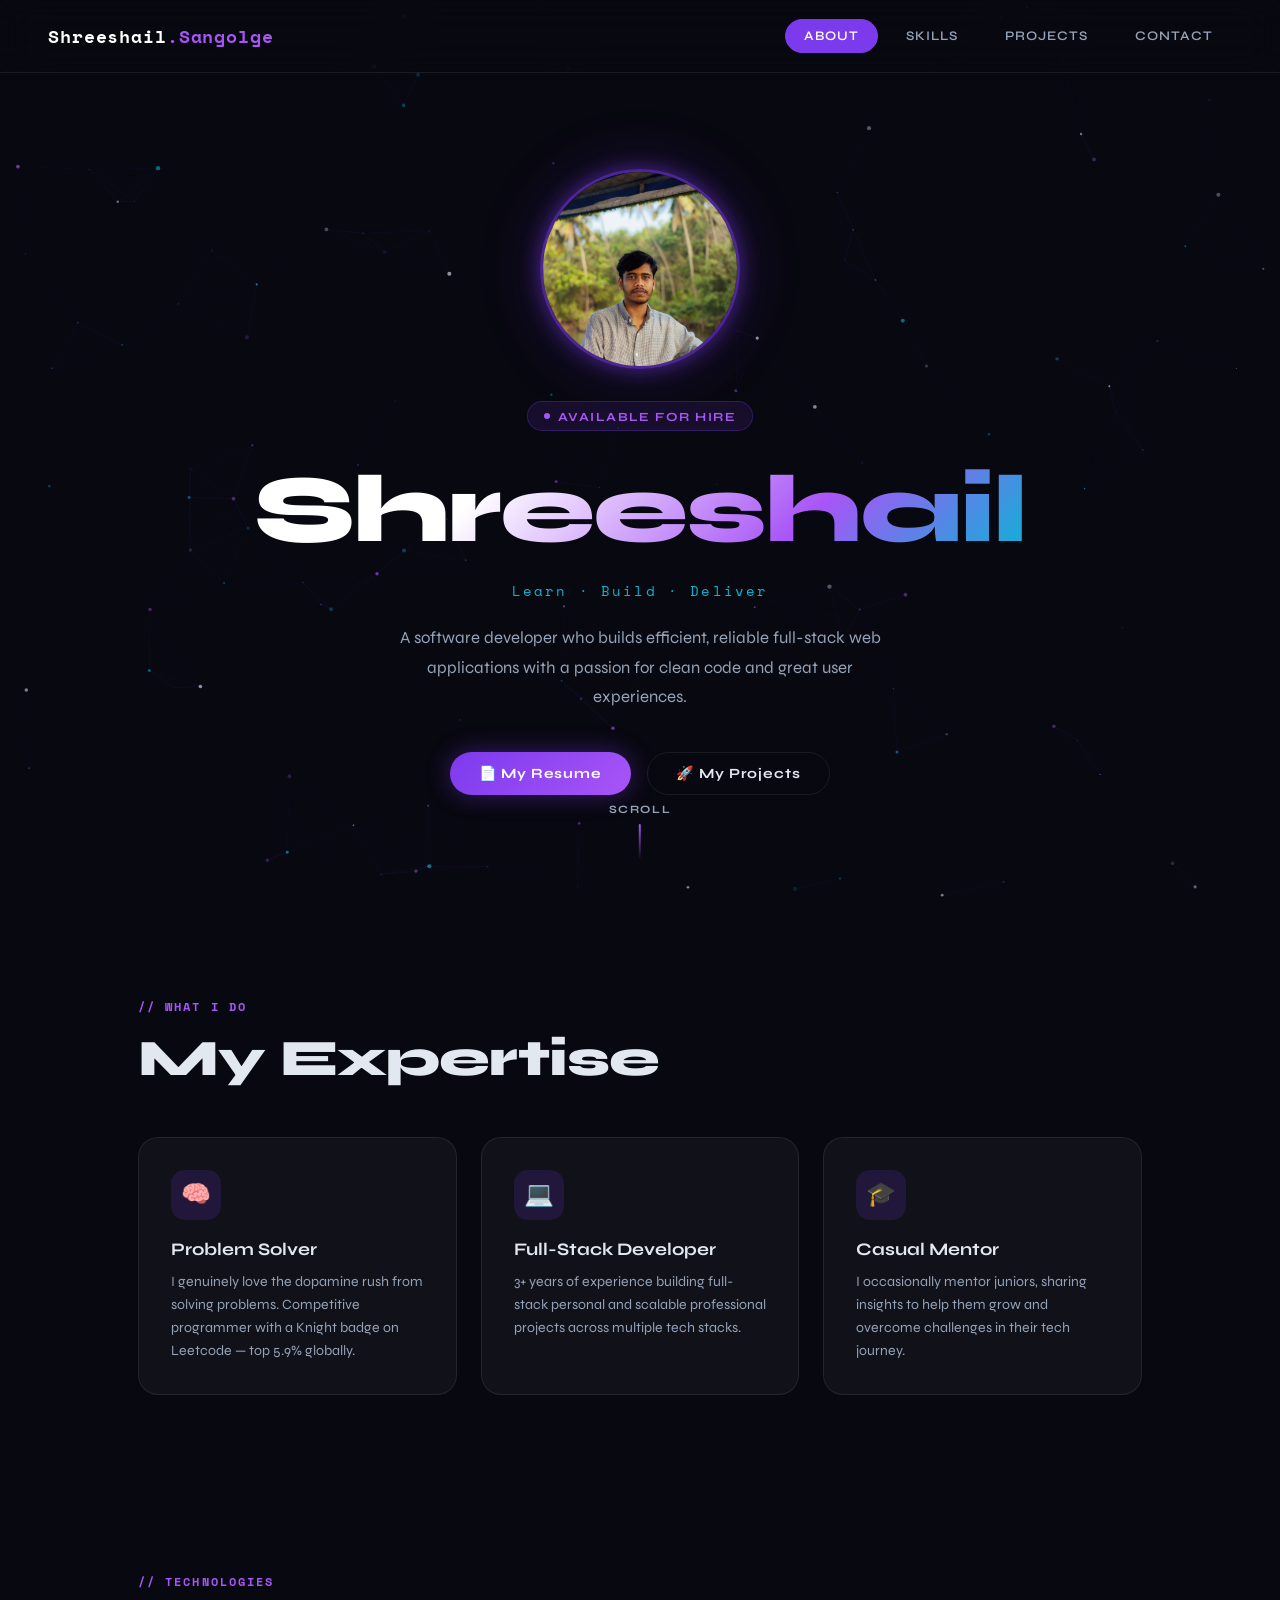
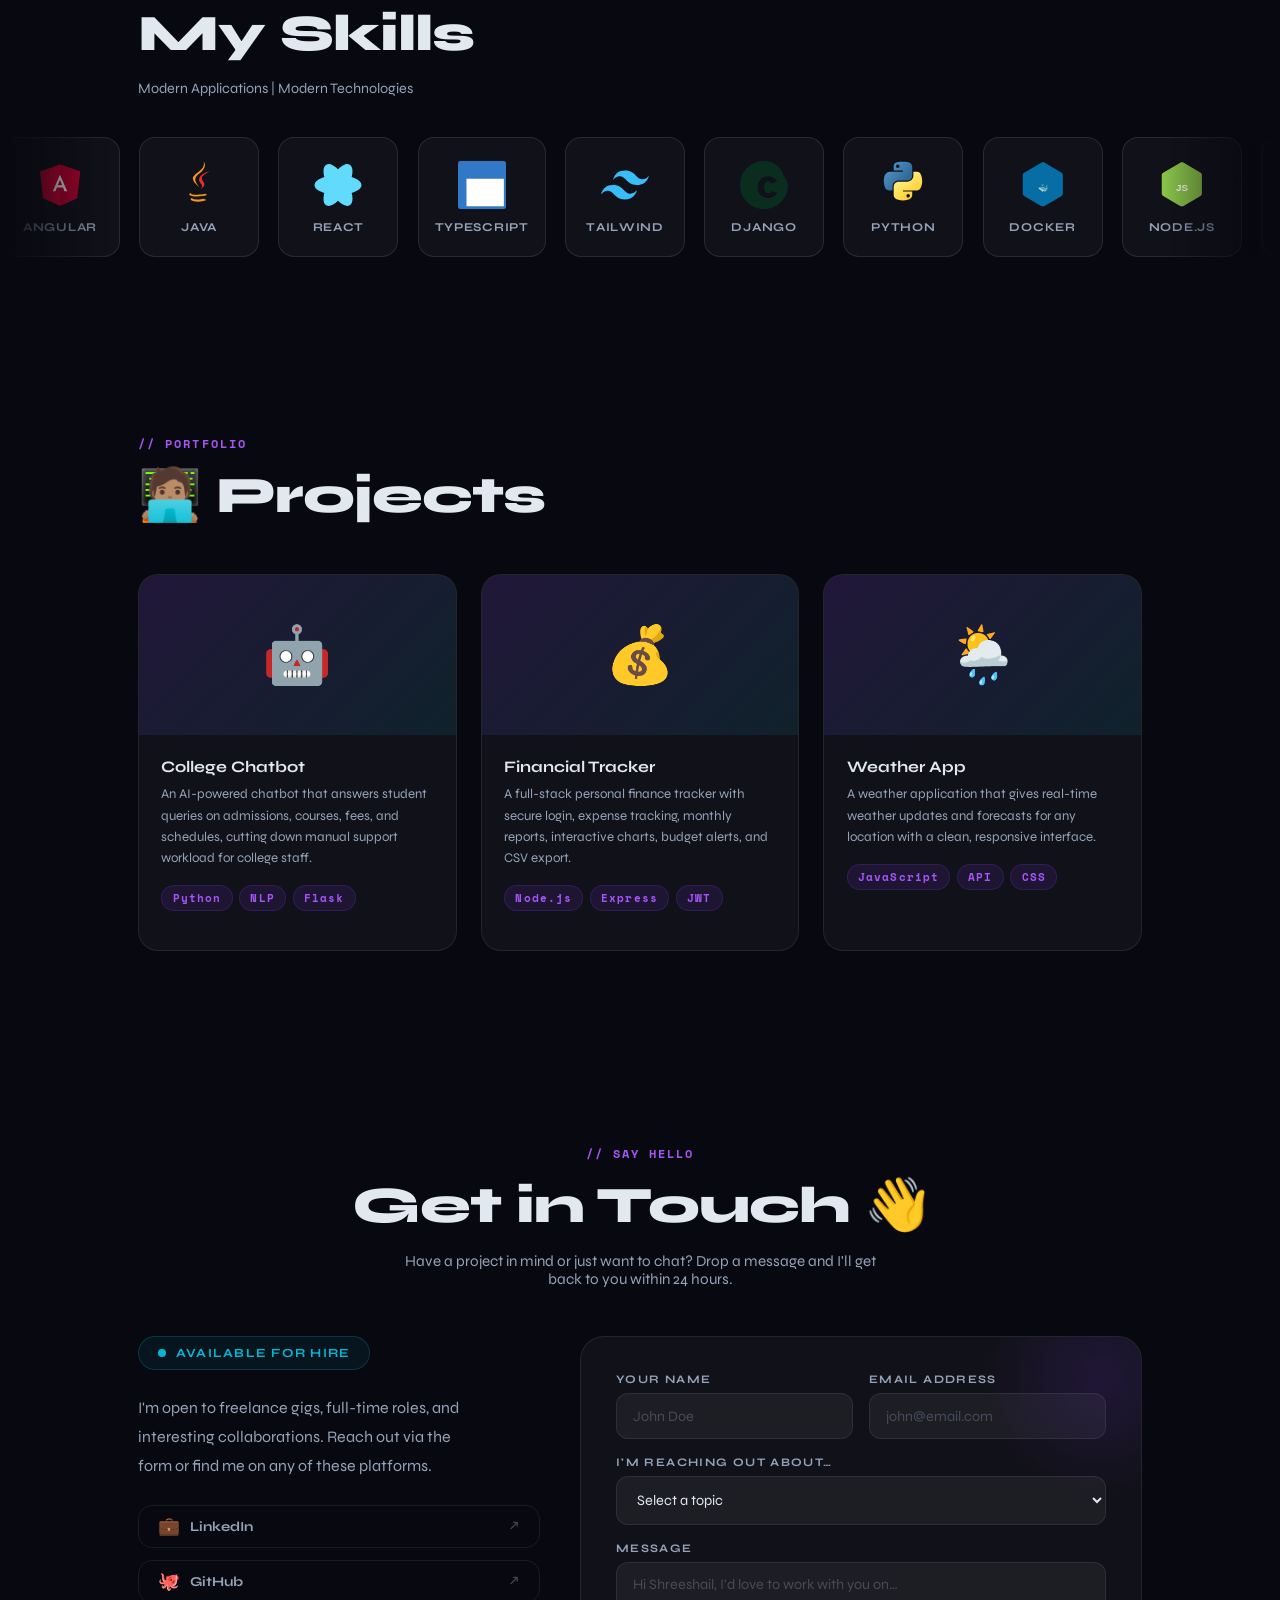
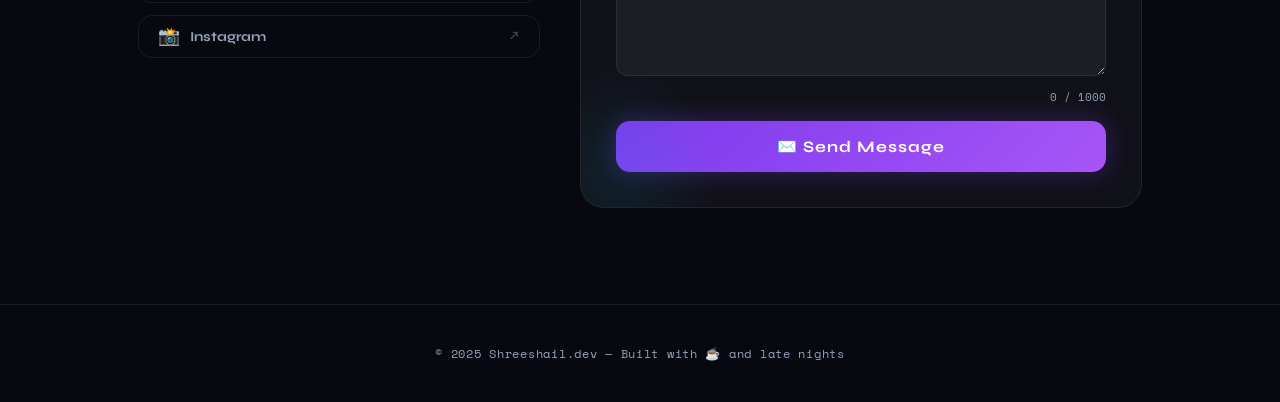
==== commit 714b2066: "update resume" ====
--- a/index.html
+++ b/index.html
@@ -34,7 +34,7 @@
     <div class="hero-sub">Learn · Build · Deliver</div>
     <p class="hero-desc">A software developer who builds efficient, reliable full-stack web applications with a passion for clean code and great user experiences.</p>
     <div class="hero-btns">
-      <a href="resume.pdf" class="btn btn-primary">📄 My Resume</a>
+      <a href="https://drive.google.com/file/d/1aMTXAoiN6i124BYQ_4njSiQR2LDXr5Bi/view?usp=sharing" class="btn btn-primary">📄 My Resume</a>
       <a href="#projects" class="btn btn-outline">🚀 My Projects</a>
     </div>
   </div>
